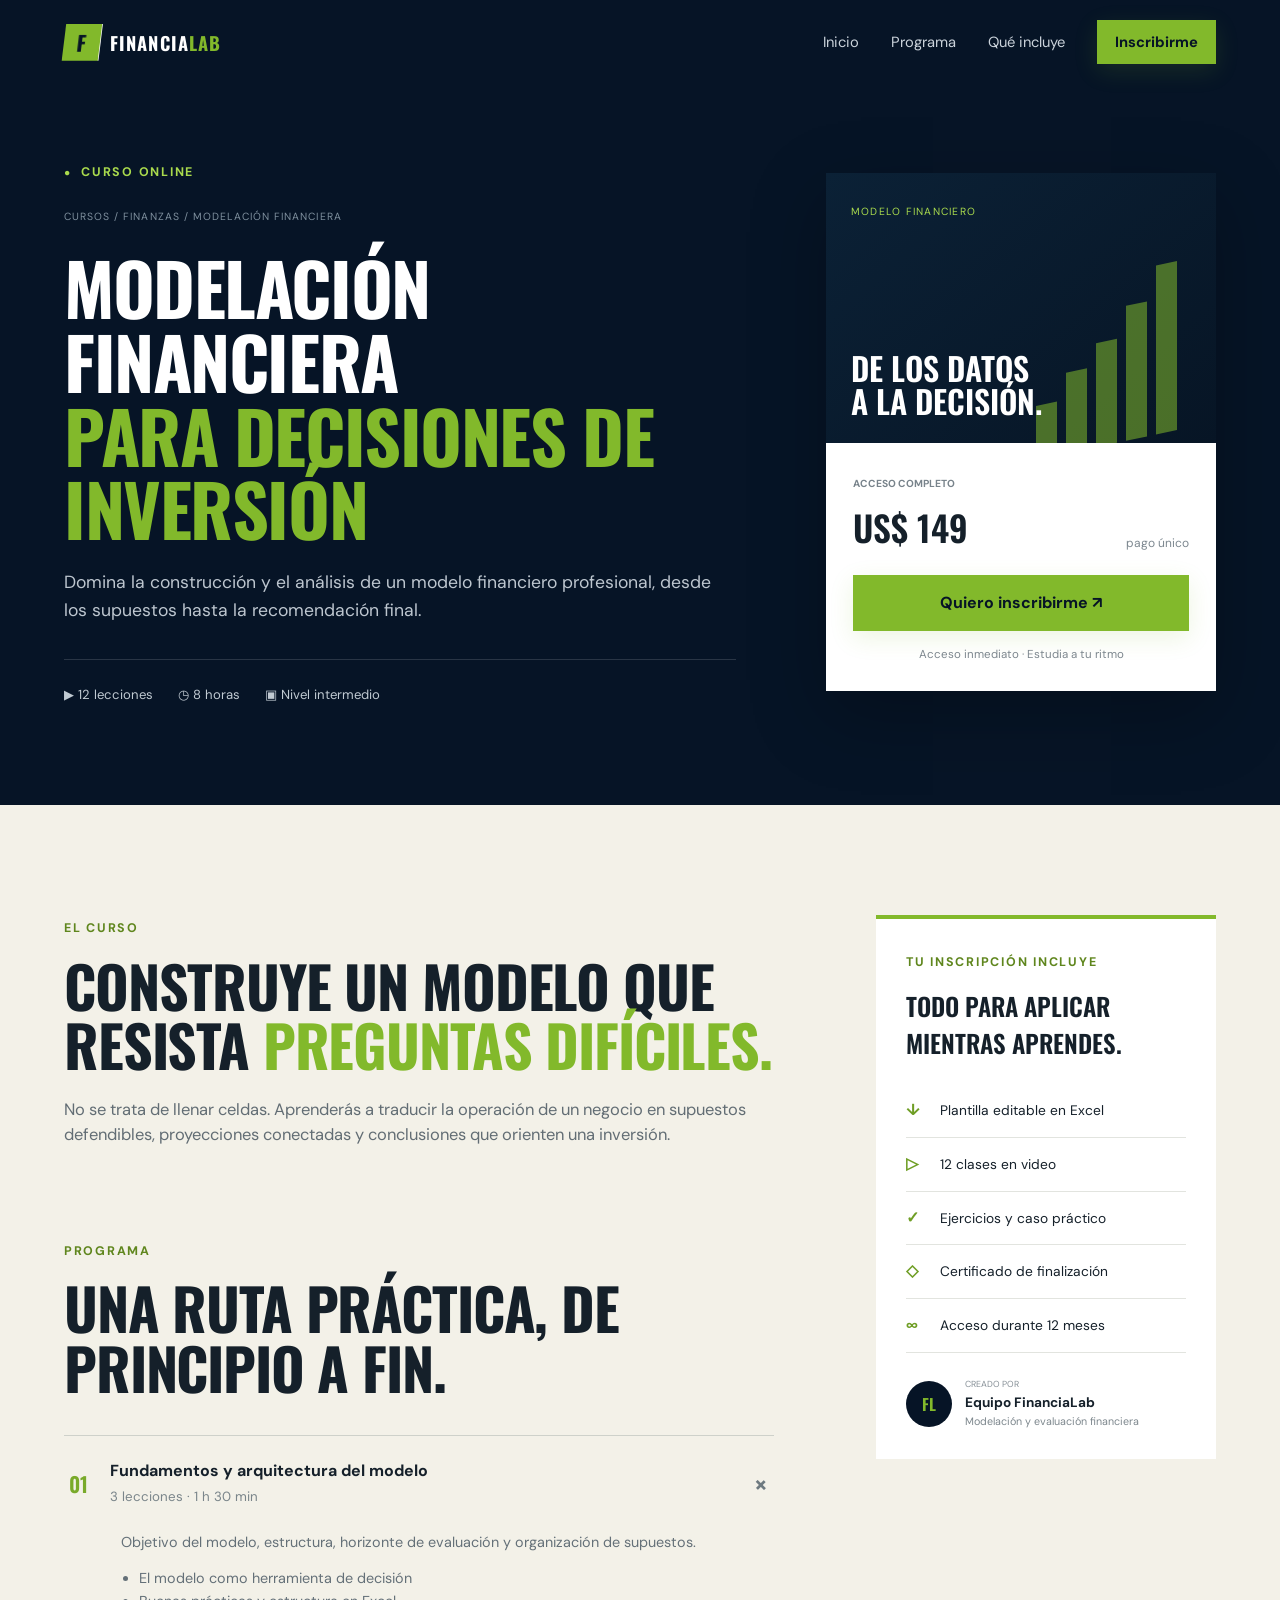
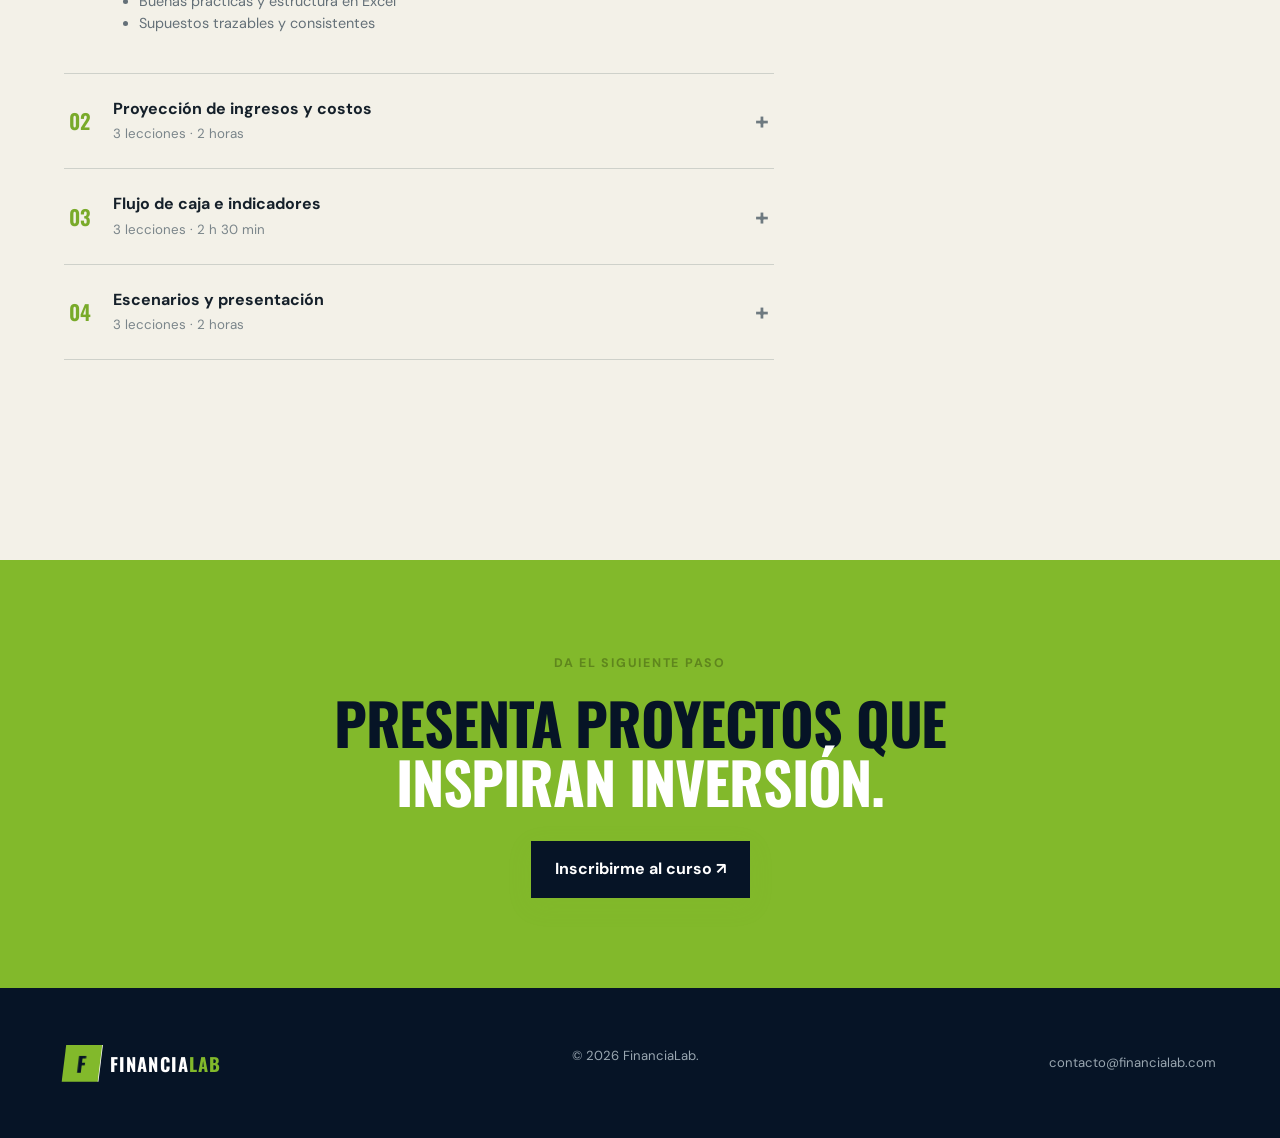
==== cursos.html @ f163eccc "Add files via upload" ====
<!doctype html>
<html lang="es">
<head>
  <meta charset="UTF-8"><meta name="viewport" content="width=device-width, initial-scale=1.0">
  <meta name="description" content="Curso online de modelación financiera para decisiones de inversión.">
  <title>Curso de Modelación Financiera | FinanciaLab</title>
  <link rel="preconnect" href="https://fonts.googleapis.com"><link rel="preconnect" href="https://fonts.gstatic.com" crossorigin>
  <link href="https://fonts.googleapis.com/css2?family=DM+Sans:wght@400;500;600;700&family=Oswald:wght@500;600;700&display=swap" rel="stylesheet">
  <link rel="stylesheet" href="styles.css">
</head>
<body class="course-page">
  <header class="site-header">
    <a class="brand" href="index.html"><span class="brand-mark">F</span><span>FINANCIA<span>LAB</span></span></a>
    <button class="menu-toggle" aria-label="Abrir menú" aria-expanded="false">☰</button>
    <nav class="nav-links"><a href="index.html">Inicio</a><a href="#programa">Programa</a><a href="#incluye">Qué incluye</a><a class="button button-small" href="#inscripcion">Inscribirme</a></nav>
  </header>
  <main>
    <section class="course-hero">
      <div class="course-intro reveal">
        <span class="eyebrow"><span>●</span> Curso online</span>
        <p class="breadcrumb">CURSOS / FINANZAS / MODELACIÓN FINANCIERA</p>
        <h1>Modelación financiera<br><em>para decisiones de inversión</em></h1>
        <p class="hero-lead">Domina la construcción y el análisis de un modelo financiero profesional, desde los supuestos hasta la recomendación final.</p>
        <div class="course-meta"><span>▶ 12 lecciones</span><span>◷ 8 horas</span><span>▣ Nivel intermedio</span></div>
      </div>
      <aside class="enroll-card reveal" id="inscripcion">
        <div class="course-cover"><span>MODELO FINANCIERO</span><div class="cover-chart"><i></i><i></i><i></i><i></i><i></i></div><b>De los datos<br>a la decisión.</b></div>
        <div class="enroll-body"><small>ACCESO COMPLETO</small><div class="price"><strong>US$ 149</strong><span>pago único</span></div><a class="button full" href="mailto:contacto@financialab.com?subject=Inscripción%20curso%20Modelación%20Financiera">Quiero inscribirme ↗</a><p>Acceso inmediato · Estudia a tu ritmo</p></div>
      </aside>
    </section>

    <section class="course-body">
      <div class="course-content">
        <section class="content-block reveal"><span class="eyebrow dark">El curso</span><h2>Construye un modelo que resista <em>preguntas difíciles.</em></h2><p>No se trata de llenar celdas. Aprenderás a traducir la operación de un negocio en supuestos defendibles, proyecciones conectadas y conclusiones que orienten una inversión.</p></section>
        <section class="content-block" id="programa"><span class="eyebrow dark">Programa</span><h2>Una ruta práctica, de principio a fin.</h2>
          <div class="accordion">
            <article class="module open"><button><span><b>01</b><i>Fundamentos y arquitectura del modelo<small>3 lecciones · 1 h 30 min</small></i></span><strong>+</strong></button><div class="module-content"><p>Objetivo del modelo, estructura, horizonte de evaluación y organización de supuestos.</p><ul><li>El modelo como herramienta de decisión</li><li>Buenas prácticas y estructura en Excel</li><li>Supuestos trazables y consistentes</li></ul></div></article>
            <article class="module"><button><span><b>02</b><i>Proyección de ingresos y costos<small>3 lecciones · 2 horas</small></i></span><strong>+</strong></button><div class="module-content"><p>Construye los motores de ingresos, costos variables y gastos operativos.</p><ul><li>Drivers de volumen y precio</li><li>Estructura de costos</li><li>Estado de resultados proyectado</li></ul></div></article>
            <article class="module"><button><span><b>03</b><i>Flujo de caja e indicadores<small>3 lecciones · 2 h 30 min</small></i></span><strong>+</strong></button><div class="module-content"><p>Integra inversión, capital de trabajo, financiación y flujo de caja libre.</p><ul><li>VAN, TIR y payback</li><li>Tasa de descuento</li><li>Lectura de resultados</li></ul></div></article>
            <article class="module"><button><span><b>04</b><i>Escenarios y presentación<small>3 lecciones · 2 horas</small></i></span><strong>+</strong></button><div class="module-content"><p>Somete el proyecto a pruebas y convierte el análisis en una recomendación clara.</p><ul><li>Sensibilidades y escenarios</li><li>Tablero ejecutivo</li><li>Presentación a inversionistas</li></ul></div></article>
          </div>
        </section>
      </div>
      <aside class="includes" id="incluye"><span class="eyebrow dark">Tu inscripción incluye</span><h3>Todo para aplicar mientras aprendes.</h3><ul><li><b>↓</b> Plantilla editable en Excel</li><li><b>▷</b> 12 clases en video</li><li><b>✓</b> Ejercicios y caso práctico</li><li><b>◇</b> Certificado de finalización</li><li><b>∞</b> Acceso durante 12 meses</li></ul><div class="teacher"><div class="avatar">FL</div><p><small>CREADO POR</small><strong>Equipo FinanciaLab</strong><span>Modelación y evaluación financiera</span></p></div></aside>
    </section>

    <section class="final-cta"><span class="eyebrow dark">Da el siguiente paso</span><h2>Presenta proyectos que<br><em>inspiran inversión.</em></h2><a class="button button-dark" href="#inscripcion">Inscribirme al curso ↗</a></section>
  </main>
  <footer><a class="brand" href="index.html"><span class="brand-mark">F</span><span>FINANCIA<span>LAB</span></span></a><p>© <span id="year"></span> FinanciaLab.</p><a href="mailto:contacto@financialab.com">contacto@financialab.com</a></footer>
  <script src="script.js"></script>
</body>
</html>
---- styles.css ----
:root{--navy:#061426;--navy-2:#0b2136;--green:#82b92b;--green-light:#a9da4d;--cream:#f3f1e8;--white:#fff;--muted:#aab5c0;--ink:#15202a;--line:rgba(255,255,255,.14);--shadow:0 24px 70px rgba(0,0,0,.25)}
*{box-sizing:border-box}html{scroll-behavior:smooth}body{margin:0;background:var(--navy);color:var(--white);font-family:"DM Sans",sans-serif;line-height:1.55}a{color:inherit;text-decoration:none}button{font:inherit}h1,h2,h3,p{margin-top:0}h1,h2{font-family:"Oswald",sans-serif;text-transform:uppercase;line-height:1.03;letter-spacing:-.02em}h1{font-size:clamp(3.35rem,7.1vw,7rem);margin:24px 0}h2{font-size:clamp(2.3rem,4.5vw,4.8rem);margin:16px 0 22px}h1 em,h2 em{display:inline;color:var(--green);font-style:normal}.site-header{height:84px;max-width:1440px;margin:auto;padding:0 5vw;display:flex;align-items:center;justify-content:space-between;position:relative;z-index:20}.brand{display:flex;align-items:center;gap:10px;font:700 1.15rem "Oswald";letter-spacing:.06em}.brand>span:last-child>span{color:var(--green)}.brand-mark{display:grid;place-items:center;width:36px;height:36px;background:var(--green);color:var(--navy);font-size:1.3rem;transform:skew(-7deg)}.nav-links{display:flex;align-items:center;gap:32px;font-size:.92rem}.nav-links>a:not(.button){color:#cbd3db}.nav-links>a:hover{color:var(--green-light)}.button{display:inline-flex;align-items:center;justify-content:center;gap:24px;background:var(--green);color:var(--navy);border:0;padding:16px 24px;font-weight:700;transition:.2s;box-shadow:0 7px 25px rgba(130,185,43,.14)}.button:hover{background:var(--green-light);transform:translateY(-2px)}.button-small{padding:11px 18px;gap:12px}.button-dark{background:var(--navy);color:white}.button-dark:hover{background:#102944}.menu-toggle{display:none;border:0;background:transparent;color:white;font-size:1.6rem}.hero{min-height:720px;max-width:1440px;margin:auto;padding:60px 5vw 105px;display:grid;grid-template-columns:1.02fr .98fr;align-items:center;gap:5vw;overflow:hidden}.hero-copy{position:relative;z-index:2}.eyebrow{display:inline-flex;align-items:center;gap:9px;color:var(--green-light);font-size:.78rem;font-weight:700;letter-spacing:.14em;text-transform:uppercase}.eyebrow span{font-size:.65rem}.eyebrow.dark{color:#5f861d}.hero-lead{max-width:650px;color:#bdc6cf;font-size:1.1rem}.hero-actions{display:flex;align-items:center;gap:27px;margin:34px 0 42px}.text-link{font-size:.9rem;border-bottom:1px solid #8e9aa5;padding-bottom:4px}.proof-row{display:flex;gap:38px;border-top:1px solid var(--line);padding-top:25px}.proof-row div{display:flex;flex-direction:column}.proof-row strong{font:600 1.7rem "Oswald";color:var(--green-light)}.proof-row span{color:#9eabb6;font-size:.75rem}.hero-visual{position:relative;min-height:570px;display:flex;align-items:center}.glow{position:absolute;width:520px;height:520px;border-radius:50%;background:rgba(66,121,97,.2);filter:blur(80px)}.dashboard-card{width:110%;margin-left:-2%;padding:18px;background:#e9eef0;color:#152434;box-shadow:var(--shadow);transform:perspective(1000px) rotateY(-7deg) rotateX(3deg);position:relative}.dash-top{display:flex;justify-content:space-between;align-items:center;background:#102942;color:white;margin:-18px -18px 14px;padding:12px 18px;font:600 .8rem "Oswald"}.status{font:500 .65rem "DM Sans";color:#173218;background:var(--green-light);padding:4px 8px}.chart-grid{display:grid;grid-template-columns:1.35fr .8fr;gap:10px}.mini-panel{background:white;padding:16px;min-height:165px;box-shadow:0 1px 5px #ccd5d9}.mini-panel small{font-size:.61rem;font-weight:700}.bars{height:100px;border-bottom:1px solid #cad2d5;display:flex;align-items:end;justify-content:space-around;padding:12px 9px 0;background:repeating-linear-gradient(to bottom,#fff 0,#fff 24px,#e9edef 25px)}.bars i{display:block;width:13%;height:var(--h);background:linear-gradient(#86bd31,#247a75)}.years{display:flex;justify-content:space-around;color:#73808a;font-size:.48rem;margin-top:5px}.metrics p{display:flex;justify-content:space-between;border-bottom:1px solid #e3e7e9;margin:12px 0 0;padding-bottom:8px;font-size:.72rem}.line-panel{grid-column:1/-1;min-height:145px}.line-panel svg{width:100%;height:105px}.line-panel path{fill:none;stroke:#65a12b;stroke-width:3}.line-panel .line-two{stroke:#245e78}.line-panel circle{fill:white;stroke:#65a12b;stroke-width:2}.float-card{position:absolute;right:-25px;bottom:25px;background:var(--navy-2);padding:16px 20px;display:flex;gap:13px;align-items:center;box-shadow:var(--shadow)}.float-icon{display:grid;place-items:center;width:38px;height:38px;background:var(--green);color:var(--navy);font-size:1.4rem}.float-card div{display:flex;flex-direction:column}.float-card small{font-size:.55rem;color:#aab7c0}.float-card strong{font:600 1.5rem "Oswald";color:var(--green-light)}.ticker{background:var(--green);color:var(--navy);padding:20px 4vw;display:flex;justify-content:space-around;gap:20px;font:600 .92rem "Oswald";letter-spacing:.04em}.ticker i{font-style:normal}.section{padding:110px max(5vw,calc((100vw - 1300px)/2));}.method{background:var(--cream);color:var(--ink)}.section-heading{max-width:780px}.section-heading>p{max-width:570px;color:#66717a}.steps{display:grid;grid-template-columns:repeat(3,1fr);gap:18px;margin-top:55px}.step-card{position:relative;background:white;padding:35px;min-height:310px;border:1px solid #e2e1d9}.step-card>span{position:absolute;right:28px;top:22px;font:600 2rem "Oswald";color:#d8d9d1}.step-icon{display:grid;place-items:center;width:52px;height:52px;background:#e9f3d9;color:#59851b;font-size:1.7rem;margin-bottom:50px}.step-card h3{font:600 1.6rem "Oswald";text-transform:uppercase;margin-bottom:8px}.step-card p{color:#66717a;font-size:.93rem}.step-card.featured{background:var(--green);transform:translateY(-15px);border-color:var(--green)}.step-card.featured .step-icon{background:var(--navy);color:var(--green-light)}.step-card.featured p{color:#263a20}.step-card.featured>span{color:rgba(6,20,38,.2)}.outcomes{display:grid;grid-template-columns:1fr 1fr;gap:8vw;align-items:center}.outcomes-copy p{color:#aab5c0;max-width:580px;margin-bottom:32px}.check-list>div{display:flex;gap:18px;padding:23px 0;border-bottom:1px solid var(--line)}.check-list b{display:grid;place-items:center;flex:0 0 30px;height:30px;border:1px solid var(--green);border-radius:50%;color:var(--green)}.check-list span{display:flex;flex-direction:column;color:#aeb9c2;font-size:.9rem}.check-list strong{color:white;font-size:1rem;margin-bottom:3px}.final-cta{text-align:center;background:var(--green);color:var(--navy);padding:90px 5vw}.final-cta h2{margin:18px auto 30px}.final-cta h2 em{color:white}footer{max-width:1440px;margin:auto;min-height:150px;padding:45px 5vw;display:flex;align-items:center;justify-content:space-between;color:#9aa7b1;font-size:.82rem}footer .brand{color:white}.course-hero{max-width:1440px;margin:auto;padding:75px 5vw 100px;display:grid;grid-template-columns:1fr 390px;gap:7vw;align-items:center}.course-intro h1{font-size:clamp(3rem,5.6vw,5.8rem)}.breadcrumb{font-size:.65rem;letter-spacing:.1em;color:#7f909e;margin:25px 0}.course-meta{display:flex;gap:25px;border-top:1px solid var(--line);margin-top:35px;padding-top:25px;color:#c0cad2;font-size:.82rem}.enroll-card{background:white;color:var(--ink);box-shadow:var(--shadow)}.course-cover{height:270px;background:linear-gradient(140deg,#0b2136,#071525);padding:25px;color:white;position:relative;overflow:hidden}.course-cover>span{font-size:.65rem;color:var(--green-light);letter-spacing:.12em}.course-cover>b{position:absolute;left:25px;bottom:25px;font:600 2rem/1.05 "Oswald";text-transform:uppercase}.cover-chart{position:absolute;right:20px;bottom:0;width:160px;height:180px;display:flex;align-items:end;gap:9px;opacity:.55;transform:skewY(-12deg)}.cover-chart i{display:block;width:21px;background:var(--green)}.cover-chart i:nth-child(1){height:30%}.cover-chart i:nth-child(2){height:45%}.cover-chart i:nth-child(3){height:58%}.cover-chart i:nth-child(4){height:75%}.cover-chart i:nth-child(5){height:94%}.enroll-body{padding:27px}.enroll-body>small{font-size:.64rem;color:#78838b;font-weight:700}.price{display:flex;justify-content:space-between;align-items:end;margin:6px 0 22px}.price strong{font:600 2.2rem "Oswald"}.price span{font-size:.75rem;color:#7c878f}.button.full{width:100%}.enroll-body>p{text-align:center;color:#7d878e;font-size:.72rem;margin:15px 0 0}.course-body{background:var(--cream);color:var(--ink);padding:110px max(5vw,calc((100vw - 1300px)/2));display:grid;grid-template-columns:minmax(0,1fr) 340px;gap:8vw}.content-block{margin-bottom:90px}.content-block>p{color:#626d74;max-width:720px;font-size:1.03rem}.accordion{margin-top:38px;border-top:1px solid #ced1ca}.module{border-bottom:1px solid #ced1ca}.module button{width:100%;padding:23px 5px;border:0;background:transparent;color:var(--ink);display:flex;justify-content:space-between;align-items:center;text-align:left;cursor:pointer}.module button>span{display:flex;align-items:center;gap:22px}.module button b{font:600 1.3rem "Oswald";color:#79aa2a}.module button i{display:flex;flex-direction:column;font-style:normal;font-weight:700}.module button small{font-weight:400;color:#7a858a;margin-top:3px}.module button>strong{font-size:1.5rem;color:#6e7a80}.module-content{display:none;padding:0 15px 24px 57px;color:#647078;font-size:.9rem}.module-content ul{padding-left:18px}.module.open .module-content{display:block}.module.open button>strong{transform:rotate(45deg)}.includes{align-self:start;position:sticky;top:30px;background:white;border-top:4px solid var(--green);padding:30px}.includes h3{font:600 1.55rem "Oswald";text-transform:uppercase;margin:13px 0 23px}.includes ul{list-style:none;margin:0;padding:0}.includes li{border-bottom:1px solid #e2e4df;padding:14px 0;font-size:.86rem}.includes li b{display:inline-block;width:30px;color:#6f9e25;font-size:1rem}.teacher{display:flex;align-items:center;gap:13px;margin-top:25px}.avatar{width:46px;height:46px;border-radius:50%;display:grid;place-items:center;background:var(--navy);color:var(--green);font:600 1rem "Oswald"}.teacher p{display:flex;flex-direction:column;margin:0}.teacher small{font-size:.55rem;color:#879097}.teacher strong{font-size:.85rem}.teacher span{font-size:.67rem;color:#7d878d}.reveal{opacity:0;transform:translateY(18px);transition:opacity .7s,transform .7s}.reveal.visible{opacity:1;transform:none}
@media(max-width:900px){.nav-links{display:none;position:absolute;top:75px;left:5vw;right:5vw;background:#10253a;padding:22px;flex-direction:column;align-items:stretch}.nav-links.open{display:flex}.menu-toggle{display:block}.hero,.outcomes,.course-hero,.course-body{grid-template-columns:1fr}.hero{padding-top:45px}.hero-visual{min-height:500px}.course-hero{padding-top:40px}.enroll-card{max-width:470px}.course-body{gap:20px}.includes{position:static}.steps{grid-template-columns:1fr}.step-card.featured{transform:none}.ticker{overflow:auto;justify-content:flex-start;white-space:nowrap}.ticker span{margin-right:25px}.ticker i{display:none}}
@media(max-width:600px){.site-header{height:70px}h1{font-size:3.1rem}.hero{padding-bottom:70px}.hero-actions{align-items:flex-start;flex-direction:column}.proof-row{gap:18px;justify-content:space-between}.dashboard-card{width:105%;margin-left:0;padding:10px}.dash-top{margin:-10px -10px 10px}.hero-visual{min-height:420px}.float-card{right:0;bottom:0}.chart-grid{grid-template-columns:1fr 1fr}.mini-panel{padding:9px}.section{padding:75px 6vw}.outcomes{gap:40px}.course-meta{flex-wrap:wrap;gap:12px 22px}.course-body{padding:75px 6vw}.module button>span{gap:12px}.module button i{font-size:.85rem}.module-content{padding-left:42px}.final-cta{padding:70px 5vw}footer{flex-direction:column;gap:20px;text-align:center}}
@media(prefers-reduced-motion:reduce){html{scroll-behavior:auto}.reveal{opacity:1;transform:none;transition:none}}
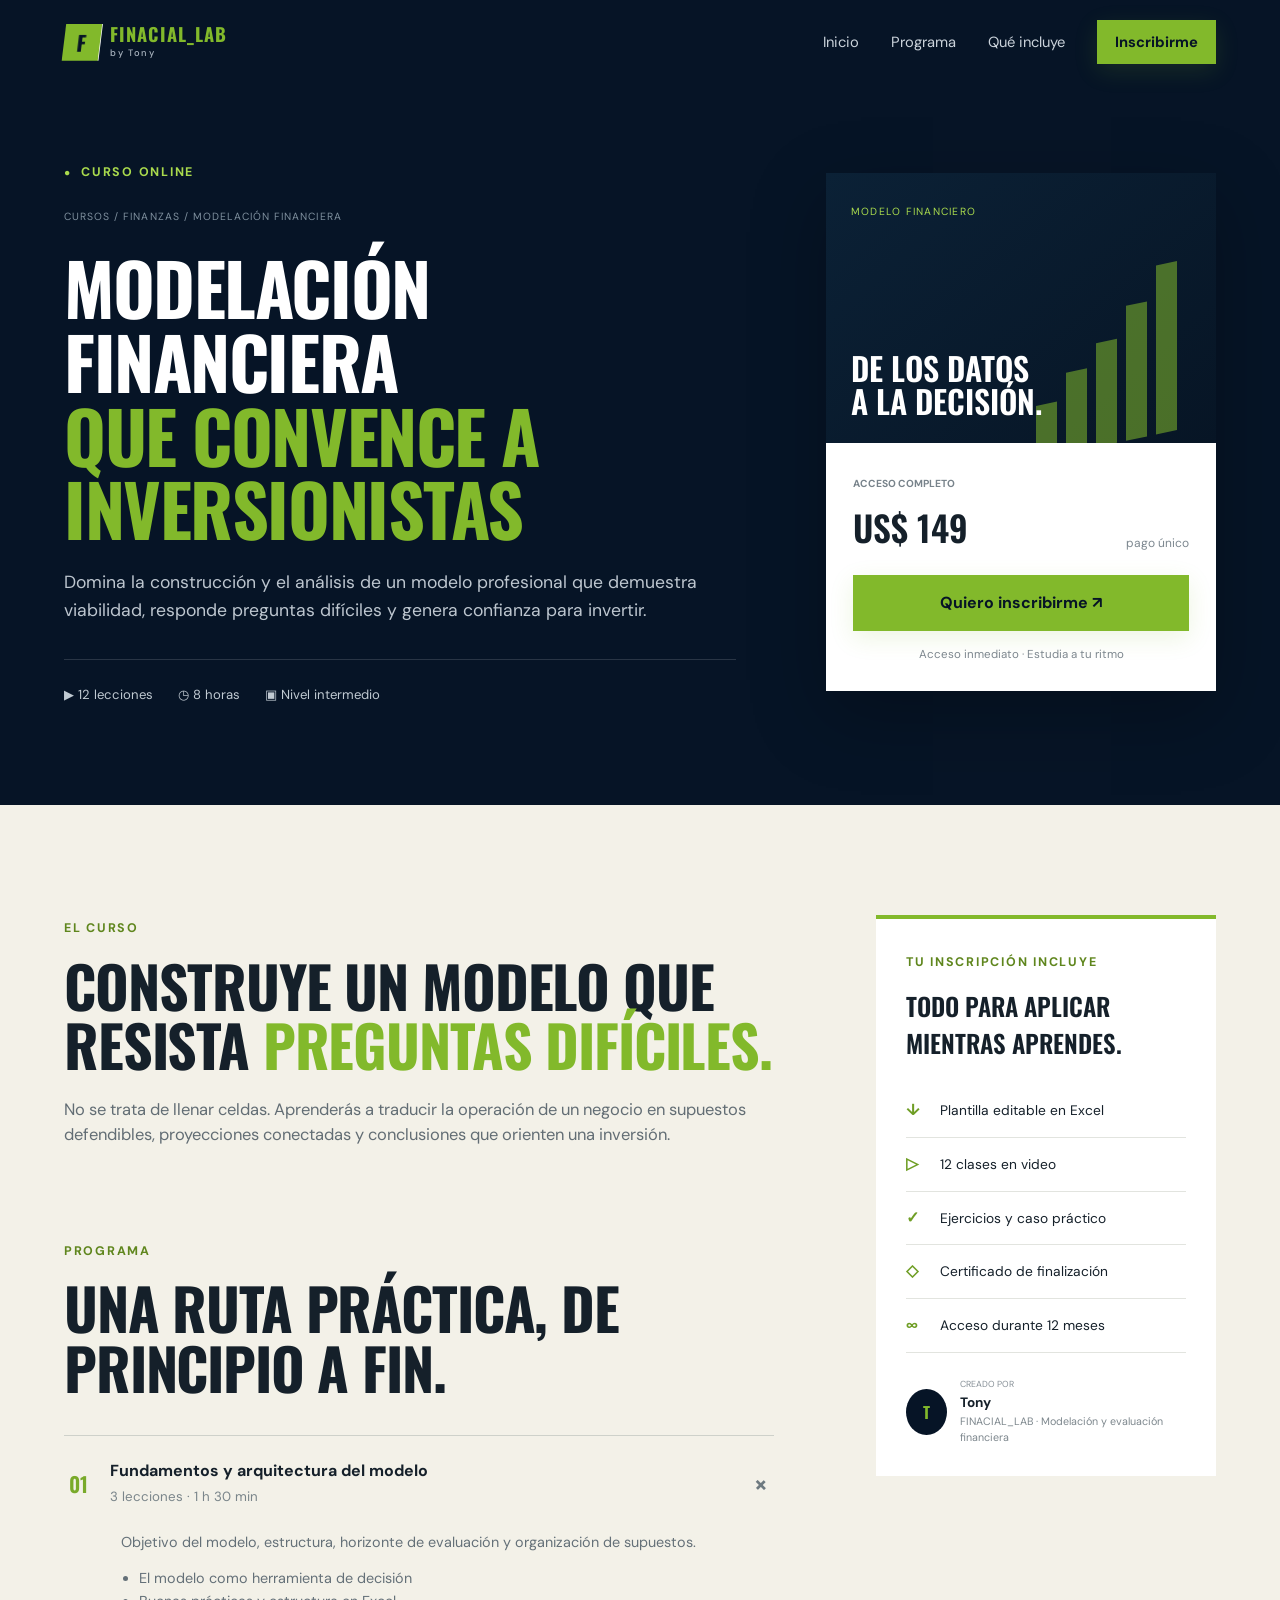
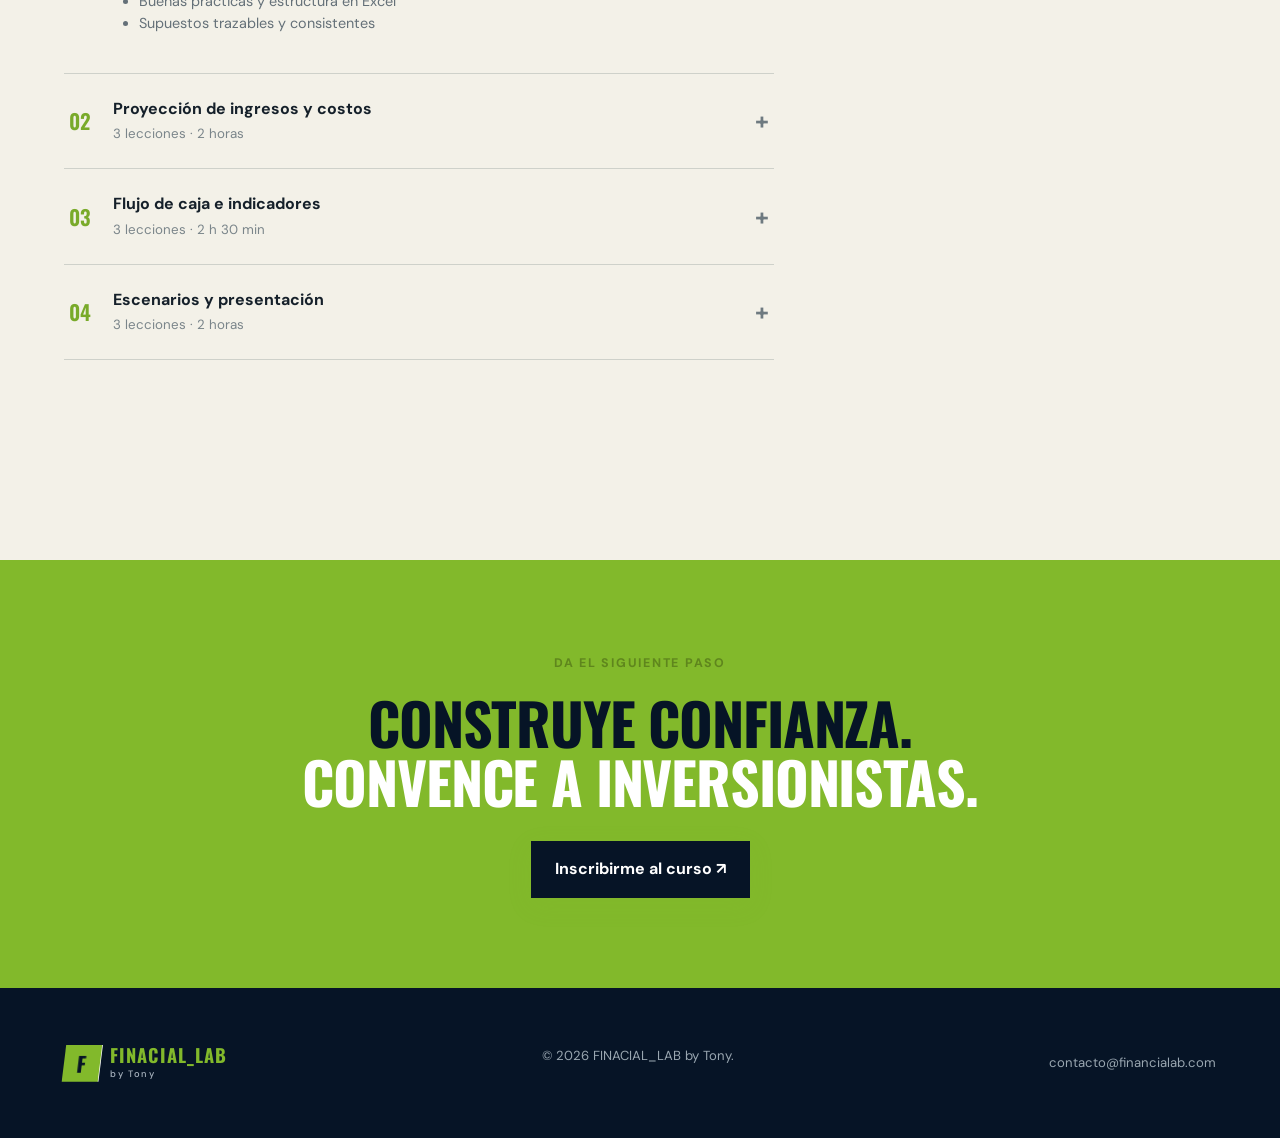
==== commit 5877e56a: "Add files via upload" ====
--- a/cursos.html
+++ b/cursos.html
@@ -3,14 +3,14 @@
 <head>
   <meta charset="UTF-8"><meta name="viewport" content="width=device-width, initial-scale=1.0">
   <meta name="description" content="Curso online de modelación financiera para decisiones de inversión.">
-  <title>Curso de Modelación Financiera | FinanciaLab</title>
+  <title>Curso de Modelación Financiera | FINACIAL_LAB by Tony</title>
   <link rel="preconnect" href="https://fonts.googleapis.com"><link rel="preconnect" href="https://fonts.gstatic.com" crossorigin>
   <link href="https://fonts.googleapis.com/css2?family=DM+Sans:wght@400;500;600;700&family=Oswald:wght@500;600;700&display=swap" rel="stylesheet">
   <link rel="stylesheet" href="styles.css">
 </head>
 <body class="course-page">
   <header class="site-header">
-    <a class="brand" href="index.html"><span class="brand-mark">F</span><span>FINANCIA<span>LAB</span></span></a>
+    <a class="brand" href="index.html"><span class="brand-mark">F</span><span class="brand-copy"><span class="brand-name">FINACIAL_<em>LAB</em></span><small>by Tony</small></span></a>
     <button class="menu-toggle" aria-label="Abrir menú" aria-expanded="false">☰</button>
     <nav class="nav-links"><a href="index.html">Inicio</a><a href="#programa">Programa</a><a href="#incluye">Qué incluye</a><a class="button button-small" href="#inscripcion">Inscribirme</a></nav>
   </header>
@@ -19,8 +19,8 @@
       <div class="course-intro reveal">
         <span class="eyebrow"><span>●</span> Curso online</span>
         <p class="breadcrumb">CURSOS / FINANZAS / MODELACIÓN FINANCIERA</p>
-        <h1>Modelación financiera<br><em>para decisiones de inversión</em></h1>
-        <p class="hero-lead">Domina la construcción y el análisis de un modelo financiero profesional, desde los supuestos hasta la recomendación final.</p>
+        <h1>Modelación financiera<br><em>que convence a inversionistas</em></h1>
+        <p class="hero-lead">Domina la construcción y el análisis de un modelo profesional que demuestra viabilidad, responde preguntas difíciles y genera confianza para invertir.</p>
         <div class="course-meta"><span>▶ 12 lecciones</span><span>◷ 8 horas</span><span>▣ Nivel intermedio</span></div>
       </div>
       <aside class="enroll-card reveal" id="inscripcion">
@@ -41,12 +41,12 @@
           </div>
         </section>
       </div>
-      <aside class="includes" id="incluye"><span class="eyebrow dark">Tu inscripción incluye</span><h3>Todo para aplicar mientras aprendes.</h3><ul><li><b>↓</b> Plantilla editable en Excel</li><li><b>▷</b> 12 clases en video</li><li><b>✓</b> Ejercicios y caso práctico</li><li><b>◇</b> Certificado de finalización</li><li><b>∞</b> Acceso durante 12 meses</li></ul><div class="teacher"><div class="avatar">FL</div><p><small>CREADO POR</small><strong>Equipo FinanciaLab</strong><span>Modelación y evaluación financiera</span></p></div></aside>
+      <aside class="includes" id="incluye"><span class="eyebrow dark">Tu inscripción incluye</span><h3>Todo para aplicar mientras aprendes.</h3><ul><li><b>↓</b> Plantilla editable en Excel</li><li><b>▷</b> 12 clases en video</li><li><b>✓</b> Ejercicios y caso práctico</li><li><b>◇</b> Certificado de finalización</li><li><b>∞</b> Acceso durante 12 meses</li></ul><div class="teacher"><div class="avatar">T</div><p><small>CREADO POR</small><strong>Tony</strong><span>FINACIAL_LAB · Modelación y evaluación financiera</span></p></div></aside>
     </section>
 
-    <section class="final-cta"><span class="eyebrow dark">Da el siguiente paso</span><h2>Presenta proyectos que<br><em>inspiran inversión.</em></h2><a class="button button-dark" href="#inscripcion">Inscribirme al curso ↗</a></section>
+    <section class="final-cta"><span class="eyebrow dark">Da el siguiente paso</span><h2>Construye confianza.<br><em>Convence a inversionistas.</em></h2><a class="button button-dark" href="#inscripcion">Inscribirme al curso ↗</a></section>
   </main>
-  <footer><a class="brand" href="index.html"><span class="brand-mark">F</span><span>FINANCIA<span>LAB</span></span></a><p>© <span id="year"></span> FinanciaLab.</p><a href="mailto:contacto@financialab.com">contacto@financialab.com</a></footer>
+  <footer><a class="brand" href="index.html"><span class="brand-mark">F</span><span class="brand-copy"><span class="brand-name">FINACIAL_<em>LAB</em></span><small>by Tony</small></span></a><p>© <span id="year"></span> FINACIAL_LAB by Tony.</p><a href="mailto:contacto@financialab.com">contacto@financialab.com</a></footer>
   <script src="script.js"></script>
 </body>
 </html>
--- a/styles.css
+++ b/styles.css
@@ -3,3 +3,11 @@
 @media(max-width:900px){.nav-links{display:none;position:absolute;top:75px;left:5vw;right:5vw;background:#10253a;padding:22px;flex-direction:column;align-items:stretch}.nav-links.open{display:flex}.menu-toggle{display:block}.hero,.outcomes,.course-hero,.course-body{grid-template-columns:1fr}.hero{padding-top:45px}.hero-visual{min-height:500px}.course-hero{padding-top:40px}.enroll-card{max-width:470px}.course-body{gap:20px}.includes{position:static}.steps{grid-template-columns:1fr}.step-card.featured{transform:none}.ticker{overflow:auto;justify-content:flex-start;white-space:nowrap}.ticker span{margin-right:25px}.ticker i{display:none}}
 @media(max-width:600px){.site-header{height:70px}h1{font-size:3.1rem}.hero{padding-bottom:70px}.hero-actions{align-items:flex-start;flex-direction:column}.proof-row{gap:18px;justify-content:space-between}.dashboard-card{width:105%;margin-left:0;padding:10px}.dash-top{margin:-10px -10px 10px}.hero-visual{min-height:420px}.float-card{right:0;bottom:0}.chart-grid{grid-template-columns:1fr 1fr}.mini-panel{padding:9px}.section{padding:75px 6vw}.outcomes{gap:40px}.course-meta{flex-wrap:wrap;gap:12px 22px}.course-body{padding:75px 6vw}.module button>span{gap:12px}.module button i{font-size:.85rem}.module-content{padding-left:42px}.final-cta{padding:70px 5vw}footer{flex-direction:column;gap:20px;text-align:center}}
 @media(prefers-reduced-motion:reduce){html{scroll-behavior:auto}.reveal{opacity:1;transform:none;transition:none}}
+
+/* Identidad FINACIAL_LAB by Tony */
+.brand-copy{display:flex;flex-direction:column;line-height:1}
+.brand-name{white-space:nowrap}
+.brand-name em{color:var(--green);font-style:normal}
+.brand-copy small{margin-top:4px;color:#aab5c0;font:500 .58rem "DM Sans";letter-spacing:.18em;text-transform:none}
+.ticker{align-items:center}
+.ticker-focus{background:var(--navy);color:var(--green-light);padding:9px 15px;font-size:1.02rem}
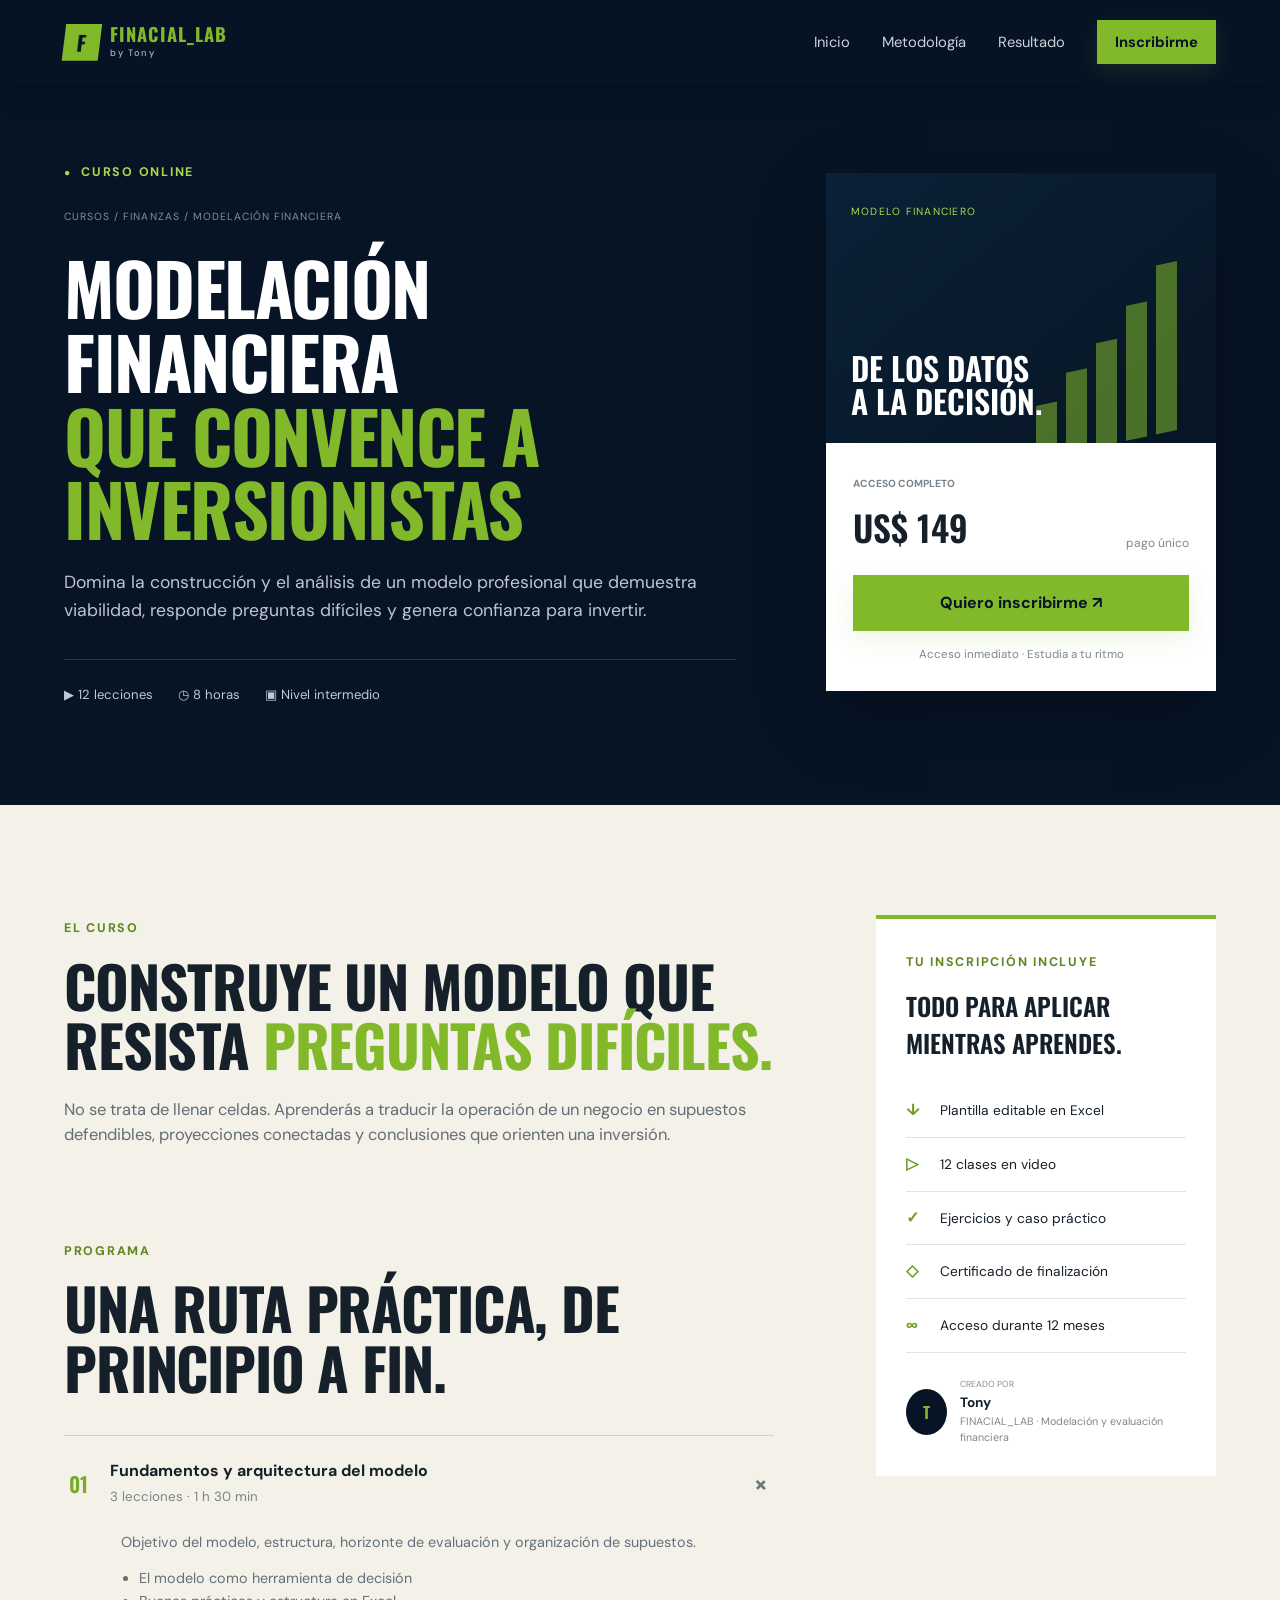
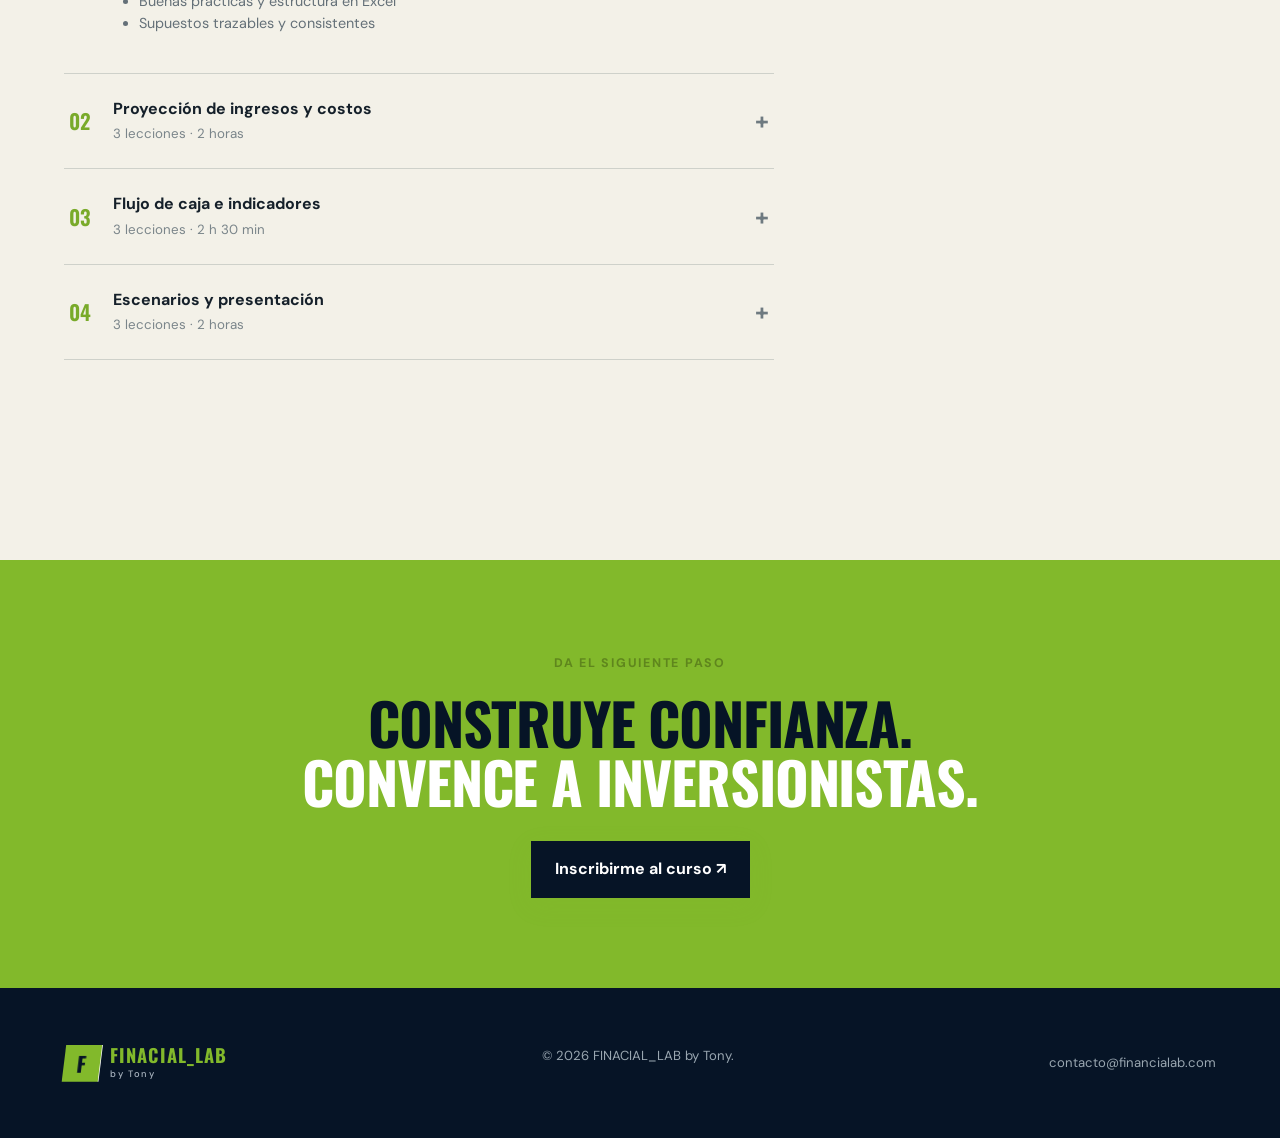
==== commit ef0c8b09: "Add files via upload" ====
--- a/cursos.html
+++ b/cursos.html
@@ -8,11 +8,10 @@
   <link href="https://fonts.googleapis.com/css2?family=DM+Sans:wght@400;500;600;700&family=Oswald:wght@500;600;700&display=swap" rel="stylesheet">
   <link rel="stylesheet" href="styles.css">
 </head>
-<body class="course-page">
+<body class="course-page" id="inicio">
   <header class="site-header">
     <a class="brand" href="index.html"><span class="brand-mark">F</span><span class="brand-copy"><span class="brand-name">FINACIAL_<em>LAB</em></span><small>by Tony</small></span></a>
-    <button class="menu-toggle" aria-label="Abrir menú" aria-expanded="false">☰</button>
-    <nav class="nav-links"><a href="index.html">Inicio</a><a href="#programa">Programa</a><a href="#incluye">Qué incluye</a><a class="button button-small" href="#inscripcion">Inscribirme</a></nav>
+    <nav class="nav-links"><a href="index.html">Inicio</a><a href="index.html#metodo">Metodología</a><a href="index.html#resultados">Resultado</a><a class="button button-small" href="#inscripcion">Inscribirme</a></nav>
   </header>
   <main>
     <section class="course-hero">
--- a/styles.css
+++ b/styles.css
@@ -11,3 +11,12 @@
 .brand-copy small{margin-top:4px;color:#aab5c0;font:500 .58rem "DM Sans";letter-spacing:.18em;text-transform:none}
 .ticker{align-items:center}
 .ticker-focus{background:var(--navy);color:var(--green-light);padding:9px 15px;font-size:1.02rem}
+
+/* Navegación fija y siempre visible */
+body{padding-top:84px}
+.site-header{position:fixed;top:0;left:0;right:0;width:100%;max-width:none;height:84px;background:rgba(6,20,38,.97);backdrop-filter:blur(12px);box-shadow:0 8px 30px rgba(0,0,0,.18);z-index:999;padding-left:max(5vw,calc((100vw - 1300px)/2));padding-right:max(5vw,calc((100vw - 1300px)/2))}
+.menu-toggle{display:none!important}
+.nav-links{display:flex!important}
+section[id],body[id],aside[id]{scroll-margin-top:100px}
+@media(max-width:700px){body{padding-top:72px}.site-header{height:72px;padding:0 12px}.brand-mark{width:29px;height:29px}.brand-name{font-size:.82rem}.brand-copy small{font-size:.48rem}.nav-links{position:static;background:transparent;padding:0;flex-direction:row;align-items:center;gap:9px}.nav-links a{font-size:.65rem;white-space:nowrap}.nav-links .button{padding:8px 10px}.site-header .brand{gap:6px}section[id],body[id],aside[id]{scroll-margin-top:86px}}
+@media(max-width:460px){.site-header{padding:0 7px}.brand-mark{display:none}.brand-name{font-size:.68rem}.brand-copy small{font-size:.42rem}.nav-links{gap:6px}.nav-links a{font-size:.57rem}.nav-links .button{padding:7px}}
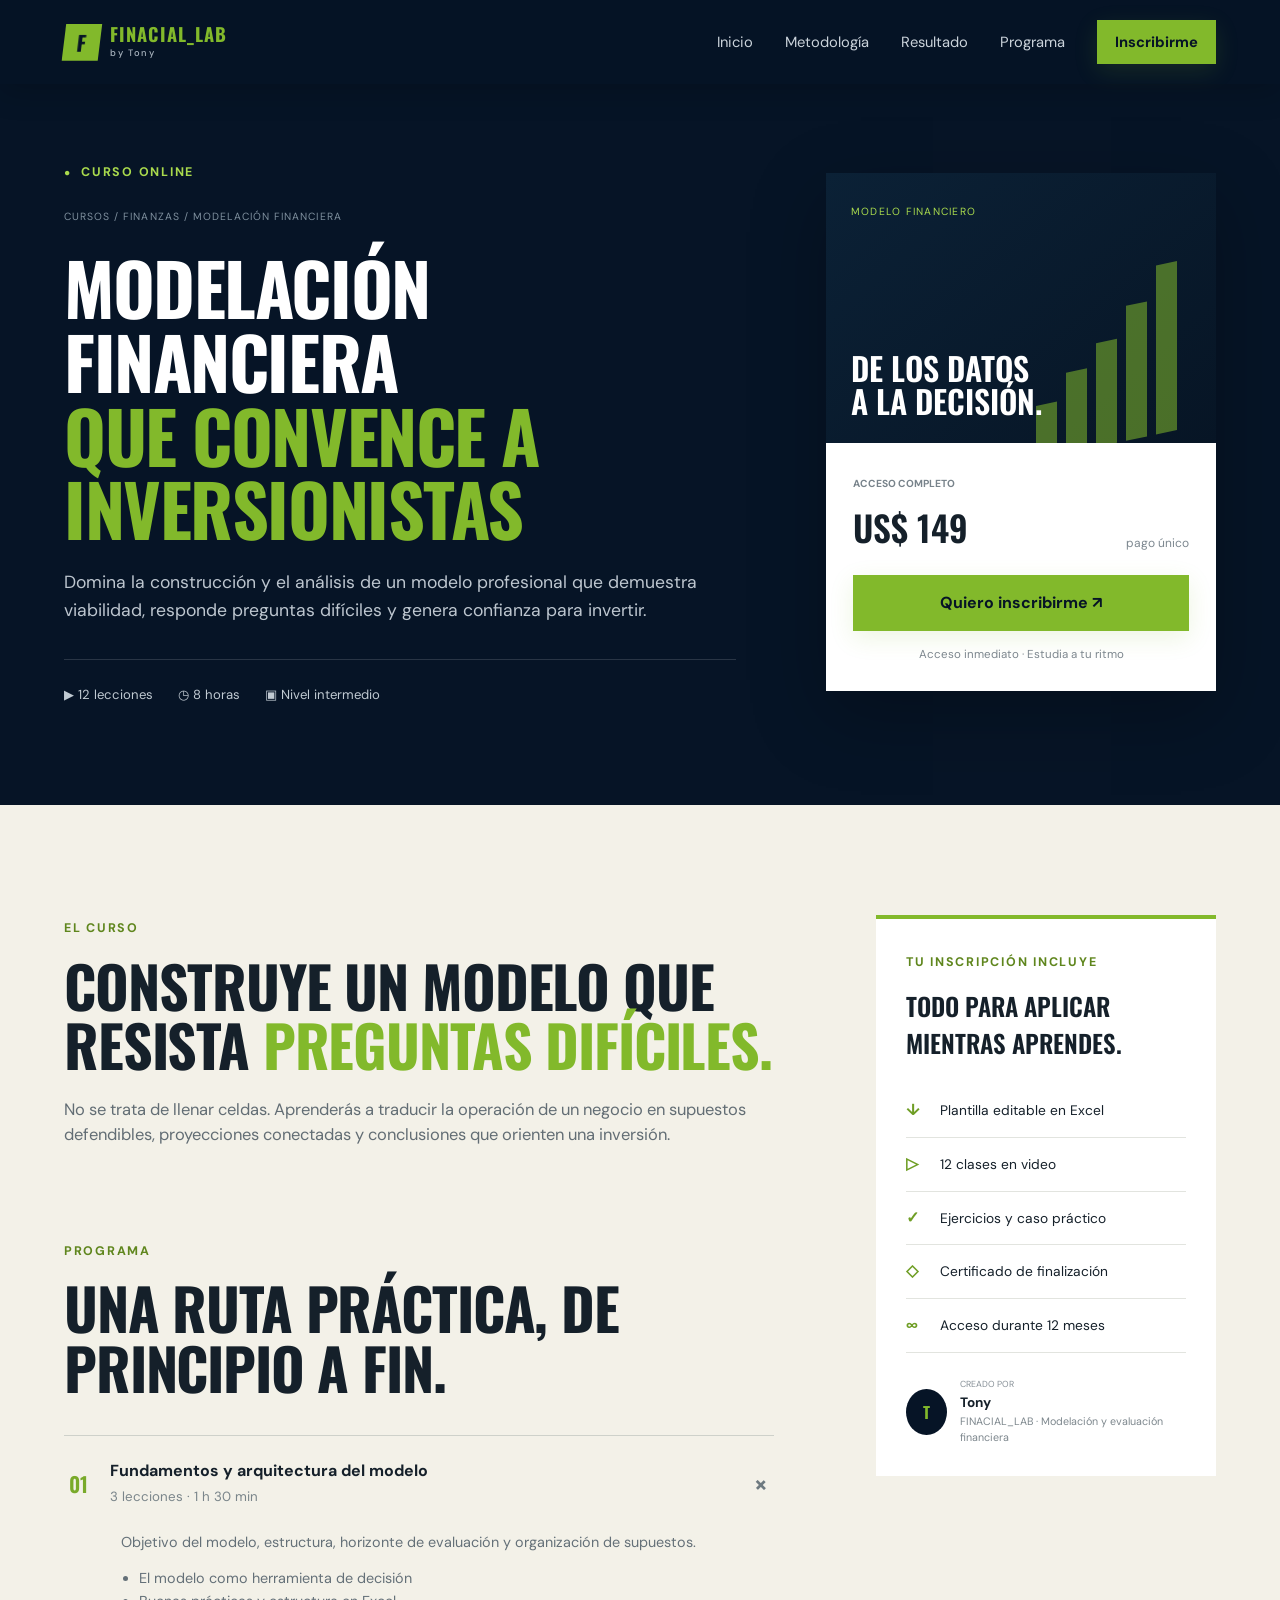
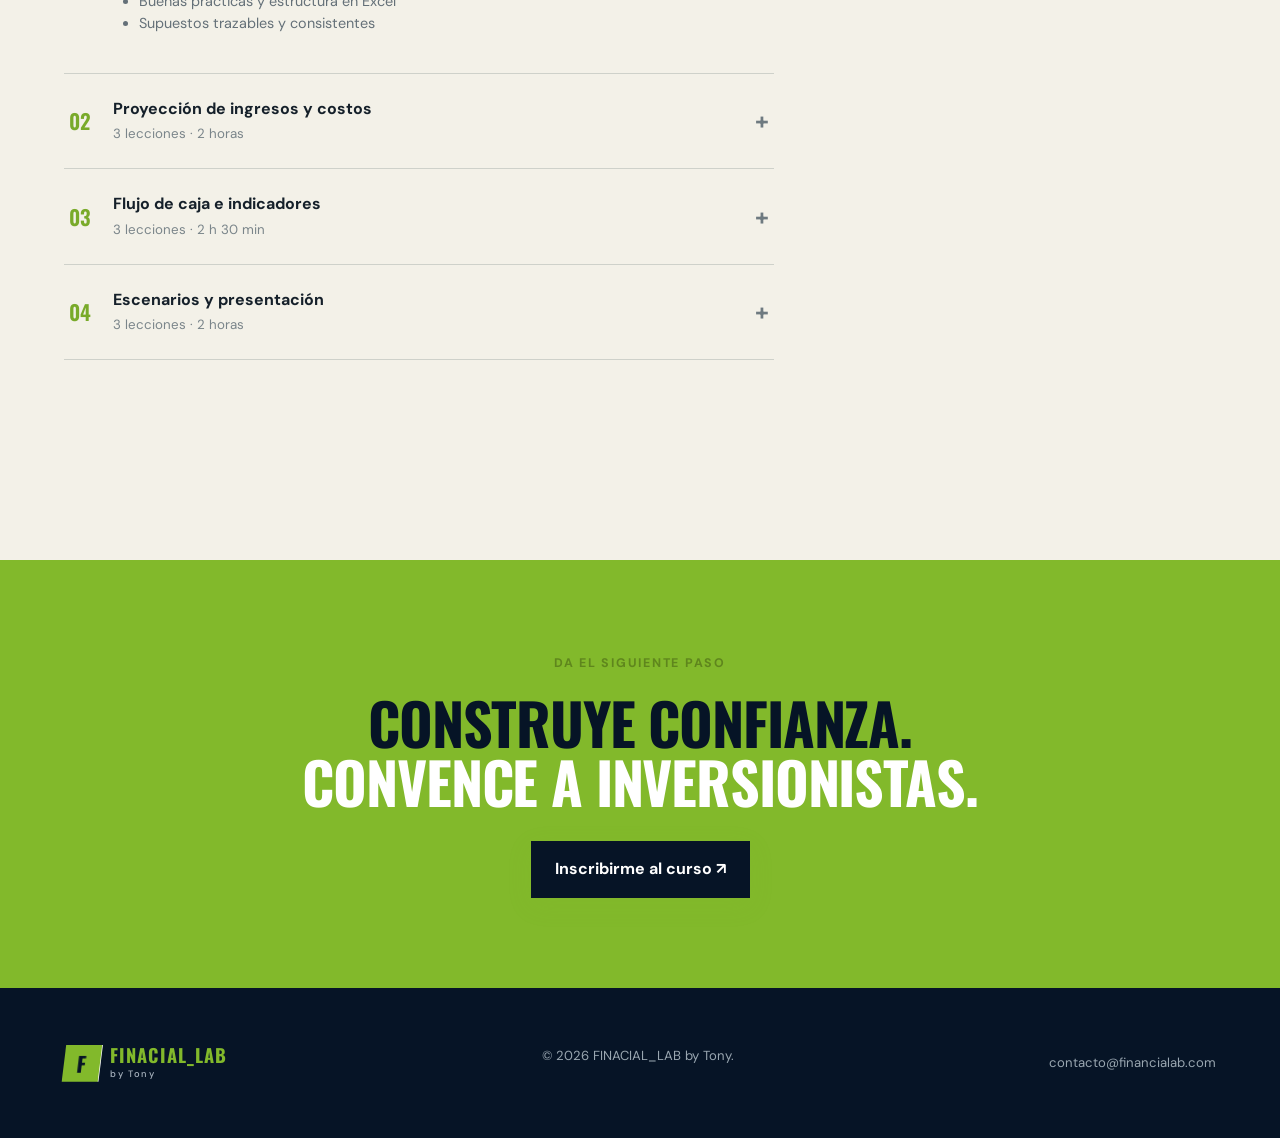
==== commit 082e9b91: "Add files via upload" ====
--- a/cursos.html
+++ b/cursos.html
@@ -11,7 +11,7 @@
 <body class="course-page" id="inicio">
   <header class="site-header">
     <a class="brand" href="index.html"><span class="brand-mark">F</span><span class="brand-copy"><span class="brand-name">FINACIAL_<em>LAB</em></span><small>by Tony</small></span></a>
-    <nav class="nav-links"><a href="index.html">Inicio</a><a href="index.html#metodo">Metodología</a><a href="index.html#resultados">Resultado</a><a class="button button-small" href="#inscripcion">Inscribirme</a></nav>
+    <nav class="nav-links"><a href="index.html">Inicio</a><a href="index.html#metodo">Metodología</a><a href="index.html#resultados">Resultado</a><a href="#programa">Programa</a><a class="button button-small" href="#inscripcion">Inscribirme</a></nav>
   </header>
   <main>
     <section class="course-hero">
@@ -24,7 +24,7 @@
       </div>
       <aside class="enroll-card reveal" id="inscripcion">
         <div class="course-cover"><span>MODELO FINANCIERO</span><div class="cover-chart"><i></i><i></i><i></i><i></i><i></i></div><b>De los datos<br>a la decisión.</b></div>
-        <div class="enroll-body"><small>ACCESO COMPLETO</small><div class="price"><strong>US$ 149</strong><span>pago único</span></div><a class="button full" href="mailto:contacto@financialab.com?subject=Inscripción%20curso%20Modelación%20Financiera">Quiero inscribirme ↗</a><p>Acceso inmediato · Estudia a tu ritmo</p></div>
+        <div class="enroll-body"><small>ACCESO COMPLETO</small><div class="price"><strong>US$ 149</strong><span>pago único</span></div><a class="button full" href="https://wa.me/qr/5IDLUU54GZORE1" target="_blank" rel="noopener">Quiero inscribirme ↗</a><p>Acceso inmediato · Estudia a tu ritmo</p></div>
       </aside>
     </section>
 
--- a/styles.css
+++ b/styles.css
@@ -20,3 +20,14 @@
 section[id],body[id],aside[id]{scroll-margin-top:100px}
 @media(max-width:700px){body{padding-top:72px}.site-header{height:72px;padding:0 12px}.brand-mark{width:29px;height:29px}.brand-name{font-size:.82rem}.brand-copy small{font-size:.48rem}.nav-links{position:static;background:transparent;padding:0;flex-direction:row;align-items:center;gap:9px}.nav-links a{font-size:.65rem;white-space:nowrap}.nav-links .button{padding:8px 10px}.site-header .brand{gap:6px}section[id],body[id],aside[id]{scroll-margin-top:86px}}
 @media(max-width:460px){.site-header{padding:0 7px}.brand-mark{display:none}.brand-name{font-size:.68rem}.brand-copy small{font-size:.42rem}.nav-links{gap:6px}.nav-links a{font-size:.57rem}.nav-links .button{padding:7px}}
+
+/* Inscripción integrada al final de la landing */
+.enrollment-section{padding:100px max(5vw,calc((100vw - 1300px)/2));display:grid;grid-template-columns:1.15fr .85fr;gap:8vw;align-items:center;background:linear-gradient(135deg,#061426 0%,#0b2136 100%);border-top:1px solid rgba(255,255,255,.12)}
+.enrollment-copy>p{color:#aab5c0;max-width:650px;font-size:1.02rem}.enrollment-benefits{display:flex;flex-direction:column;gap:12px;margin-top:28px;color:#e6ebef}.enrollment-benefits span::first-letter{color:var(--green)}
+.enrollment-card{background:#fff;color:var(--ink);padding:34px;border-top:5px solid var(--green);box-shadow:var(--shadow)}.enrollment-card>small{color:#718087;font-size:.66rem;font-weight:800;letter-spacing:.12em}.enrollment-price{display:flex;justify-content:space-between;align-items:end;border-bottom:1px solid #e2e5df;padding:7px 0 20px;margin-bottom:20px}.enrollment-price strong{font:600 2.7rem "Oswald"}.enrollment-price span{color:#7b858c;font-size:.75rem}.enrollment-card>p{color:#657078;font-size:.9rem}.enrollment-card>em{display:block;text-align:center;color:#7b858c;font-size:.7rem;font-style:normal;margin-top:14px}.whatsapp-button{background:var(--green)}
+@media(max-width:900px){.enrollment-section{grid-template-columns:1fr;gap:35px;padding:75px 6vw}.enrollment-card{max-width:520px}}
+
+/* Programa integrado */
+.program-section{padding:100px max(5vw,calc((100vw - 1300px)/2));background:#0b2136}.program-section .section-heading>p{color:#aab5c0}.program-grid{display:grid;grid-template-columns:repeat(4,1fr);gap:14px;margin-top:48px}.program-card{position:relative;background:#fff;color:var(--ink);padding:28px;min-height:285px;border-bottom:4px solid var(--green)}.program-card>b{display:block;font:600 2rem "Oswald";color:var(--green);margin-bottom:35px}.program-card>small{display:block;color:#77838a;font-size:.58rem;font-weight:700;letter-spacing:.08em}.program-card h3{font:600 1.35rem/1.1 "Oswald";text-transform:uppercase;margin:10px 0}.program-card p{color:#69747b;font-size:.85rem}
+@media(max-width:1000px){.program-grid{grid-template-columns:repeat(2,1fr)}}
+@media(max-width:600px){.program-section{padding:75px 6vw}.program-grid{grid-template-columns:1fr}.program-card{min-height:240px}.nav-links{gap:4px!important}.nav-links a{font-size:.52rem!important}.nav-links .button{padding:7px 6px!important}}
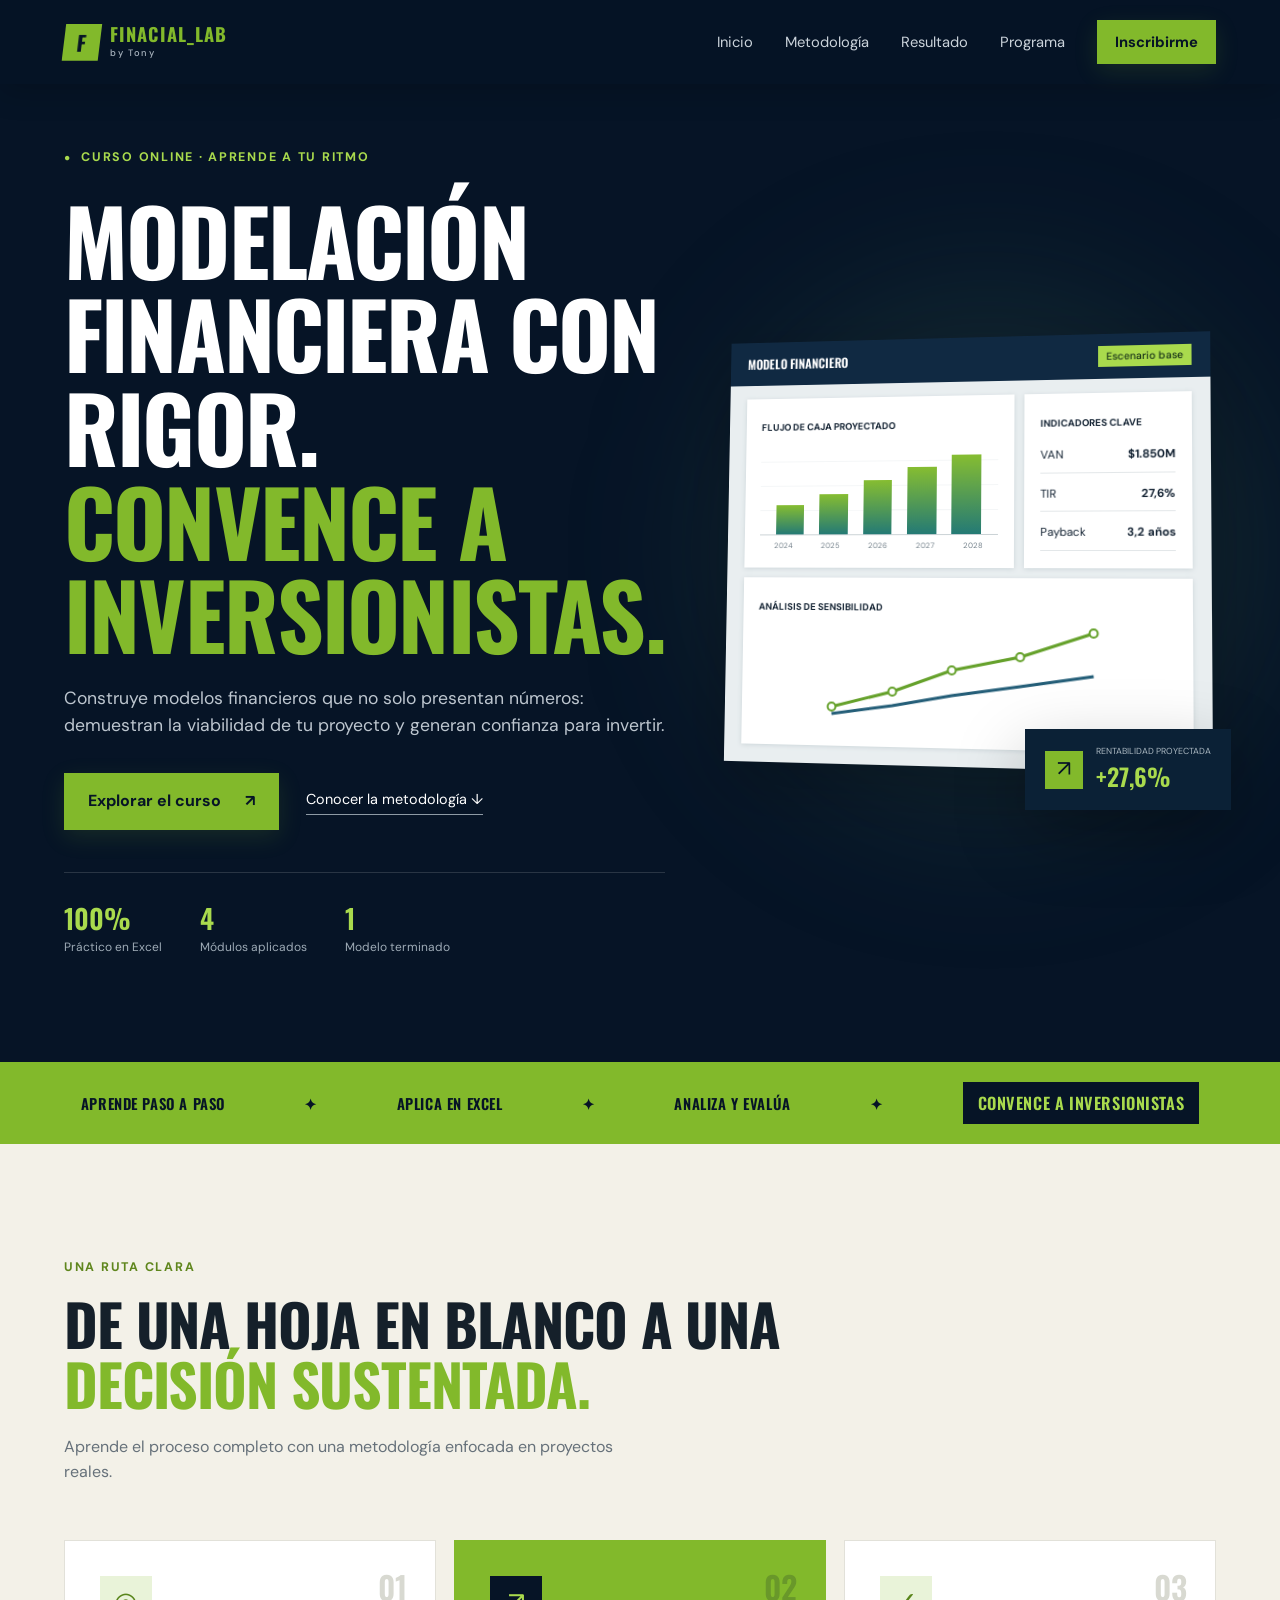
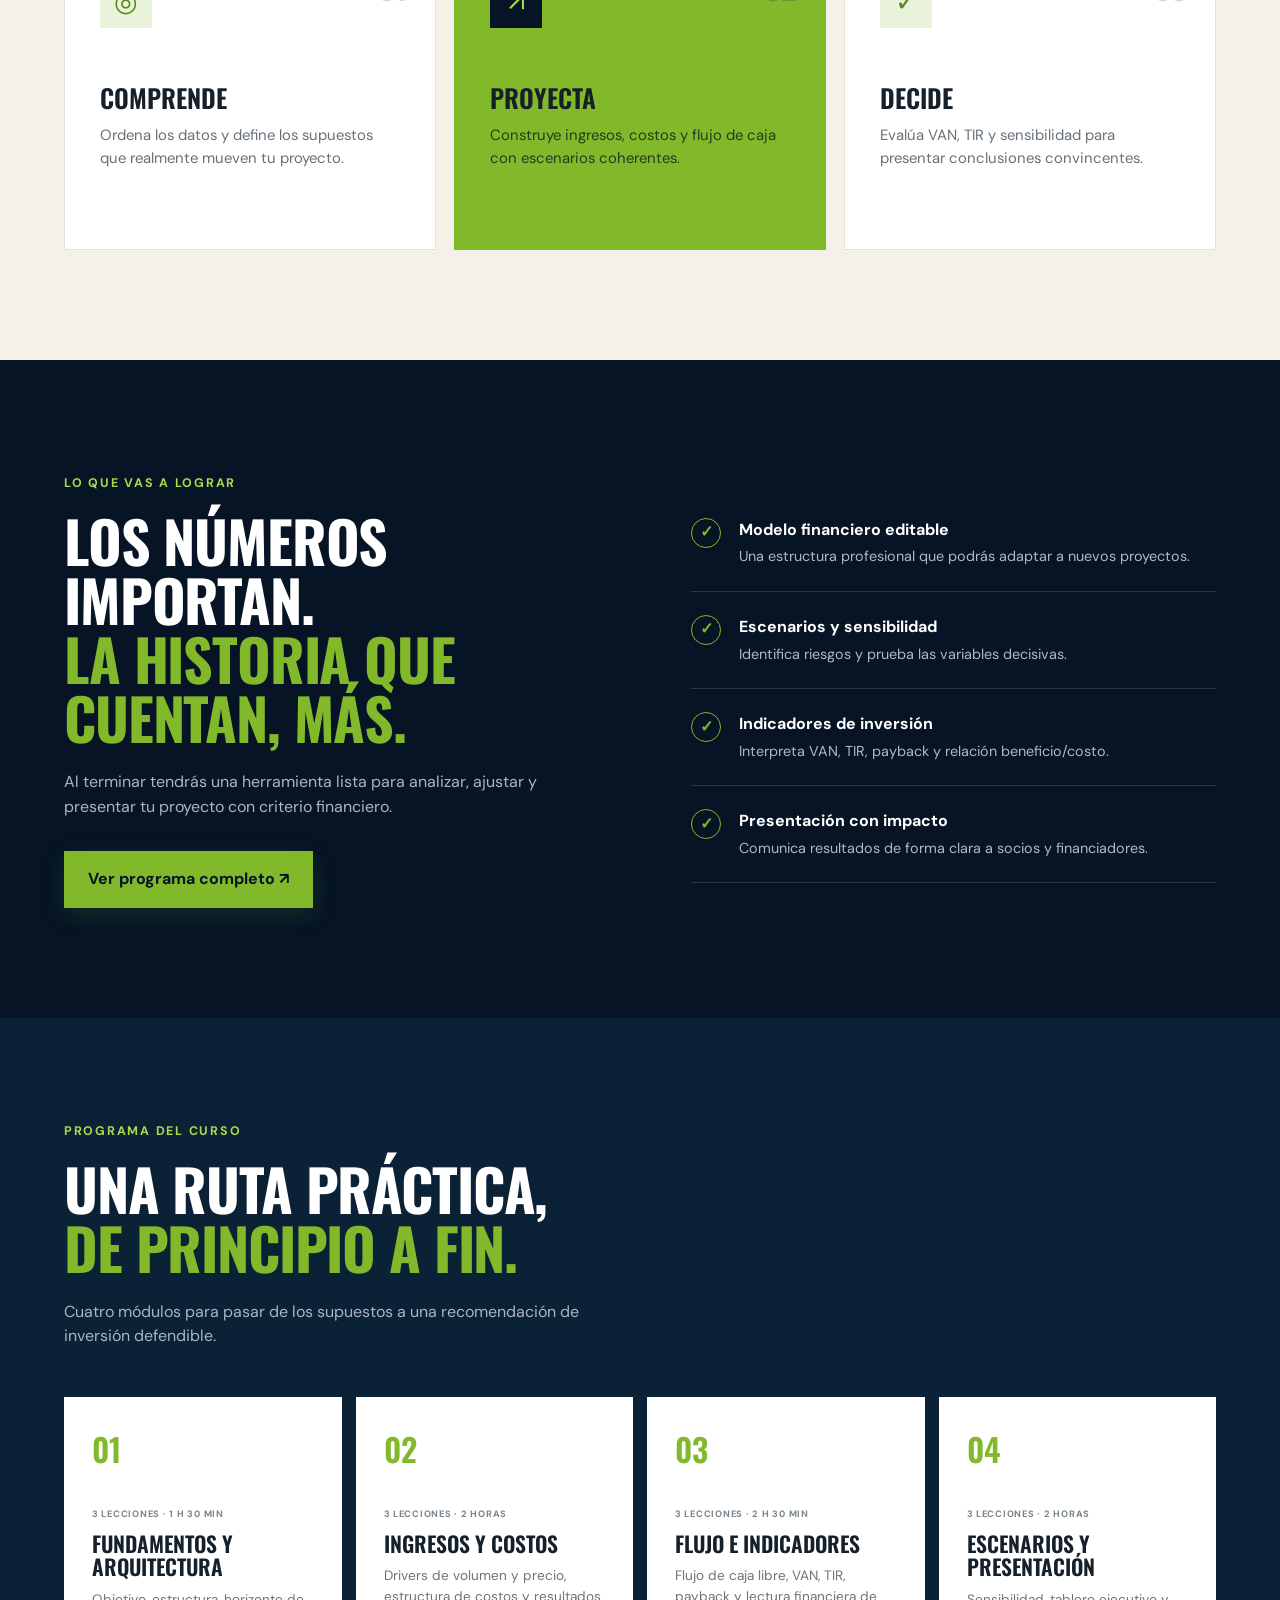
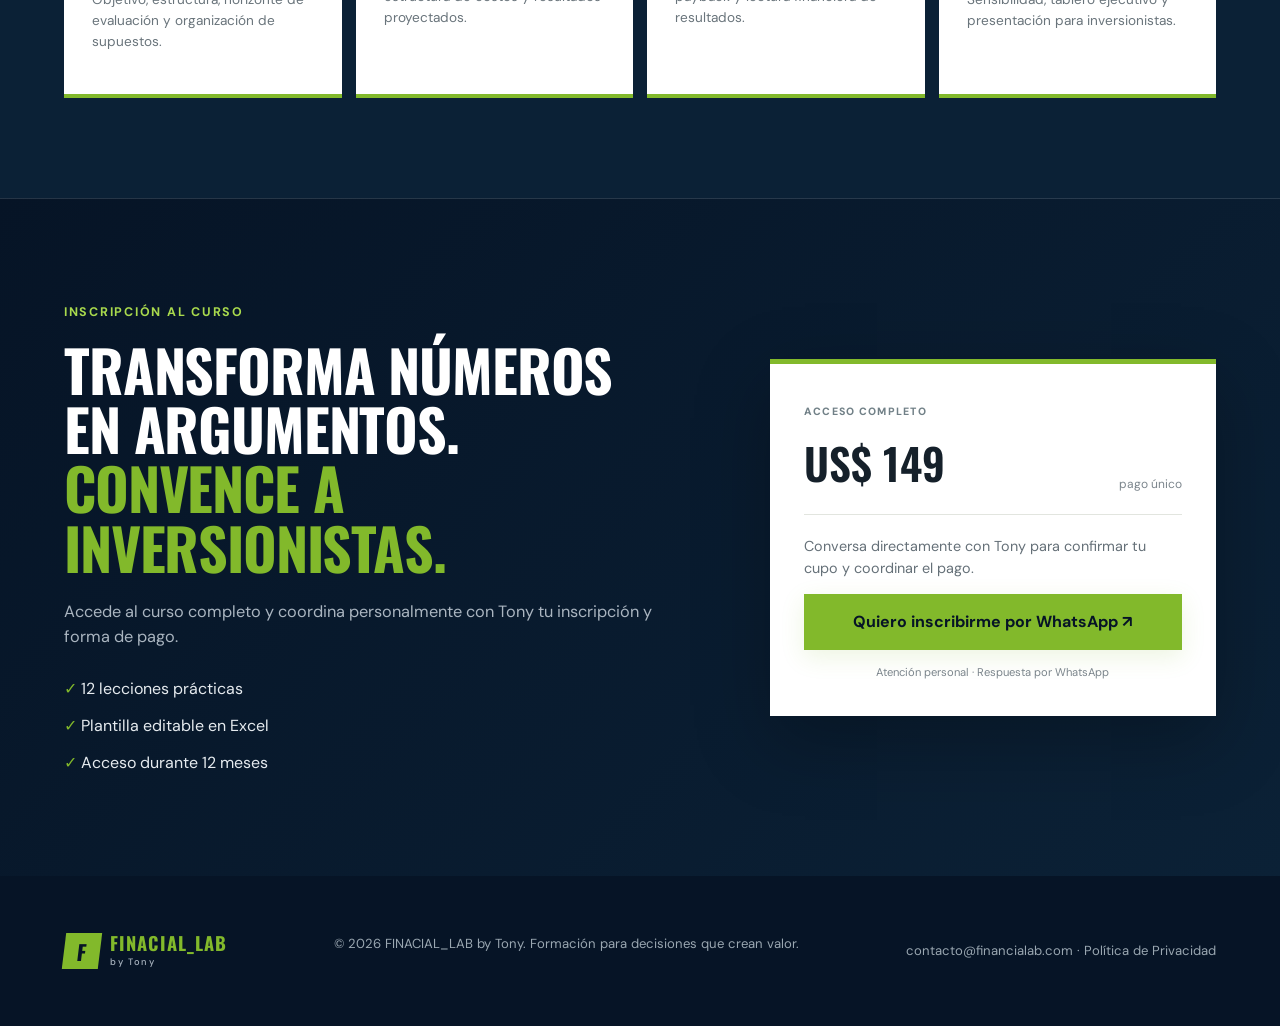
==== commit 53753ae1: "cursos.html" ====
--- a/cursos.html
+++ b/cursos.html
@@ -1,51 +1,141 @@
 <!doctype html>
 <html lang="es">
 <head>
-  <meta charset="UTF-8"><meta name="viewport" content="width=device-width, initial-scale=1.0">
-  <meta name="description" content="Curso online de modelación financiera para decisiones de inversión.">
-  <title>Curso de Modelación Financiera | FINACIAL_LAB by Tony</title>
-  <link rel="preconnect" href="https://fonts.googleapis.com"><link rel="preconnect" href="https://fonts.gstatic.com" crossorigin>
+  <meta charset="UTF-8">
+  <meta name="viewport" content="width=device-width, initial-scale=1.0">
+  <meta name="description" content="Modelación financiera para convertir ideas en decisiones de inversión.">
+  <title>FINACIAL_LAB by Tony | Modelación Financiera</title>
+  <link rel="preconnect" href="https://fonts.googleapis.com">
+  <link rel="preconnect" href="https://fonts.gstatic.com" crossorigin>
   <link href="https://fonts.googleapis.com/css2?family=DM+Sans:wght@400;500;600;700&family=Oswald:wght@500;600;700&display=swap" rel="stylesheet">
   <link rel="stylesheet" href="styles.css">
 </head>
-<body class="course-page" id="inicio">
+<body id="inicio">
   <header class="site-header">
-    <a class="brand" href="index.html"><span class="brand-mark">F</span><span class="brand-copy"><span class="brand-name">FINACIAL_<em>LAB</em></span><small>by Tony</small></span></a>
-    <nav class="nav-links"><a href="index.html">Inicio</a><a href="index.html#metodo">Metodología</a><a href="index.html#resultados">Resultado</a><a href="#programa">Programa</a><a class="button button-small" href="#inscripcion">Inscribirme</a></nav>
+    <a class="brand" href="index.html" aria-label="FINACIAL LAB by Tony, inicio">
+      <span class="brand-mark">F</span><span class="brand-copy"><span class="brand-name">FINACIAL_<em>LAB</em></span><small>by Tony</small></span>
+    </a>
+    <nav class="nav-links">
+      <a href="#inicio">Inicio</a>
+      <a href="#metodo">Metodología</a>
+      <a href="#resultados">Resultado</a>
+      <a href="#programa">Programa</a>
+      <a class="button button-small" href="#inscripcion">Inscribirme</a>
+    </nav>
   </header>
+
   <main>
-    <section class="course-hero">
-      <div class="course-intro reveal">
-        <span class="eyebrow"><span>●</span> Curso online</span>
-        <p class="breadcrumb">CURSOS / FINANZAS / MODELACIÓN FINANCIERA</p>
-        <h1>Modelación financiera<br><em>que convence a inversionistas</em></h1>
-        <p class="hero-lead">Domina la construcción y el análisis de un modelo profesional que demuestra viabilidad, responde preguntas difíciles y genera confianza para invertir.</p>
-        <div class="course-meta"><span>▶ 12 lecciones</span><span>◷ 8 horas</span><span>▣ Nivel intermedio</span></div>
+    <section class="hero">
+      <div class="hero-copy reveal">
+        <span class="eyebrow"><span>●</span> Curso online · Aprende a tu ritmo</span>
+        <h1>Modelación financiera con rigor.<br><em>Convence a inversionistas.</em></h1>
+        <p class="hero-lead">Construye modelos financieros que no solo presentan números: demuestran la viabilidad de tu proyecto y generan confianza para invertir.</p>
+        <div class="hero-actions">
+          <a class="button" href="cursos.html">Explorar el curso <span>↗</span></a>
+          <a class="text-link" href="#metodo">Conocer la metodología ↓</a>
+        </div>
+        <div class="proof-row">
+          <div><strong>100%</strong><span>Práctico en Excel</span></div>
+          <div><strong>4</strong><span>Módulos aplicados</span></div>
+          <div><strong>1</strong><span>Modelo terminado</span></div>
+        </div>
       </div>
-      <aside class="enroll-card reveal" id="inscripcion">
-        <div class="course-cover"><span>MODELO FINANCIERO</span><div class="cover-chart"><i></i><i></i><i></i><i></i><i></i></div><b>De los datos<br>a la decisión.</b></div>
-        <div class="enroll-body"><small>ACCESO COMPLETO</small><div class="price"><strong>US$ 149</strong><span>pago único</span></div><a class="button full" href="https://wa.me/qr/5IDLUU54GZORE1" target="_blank" rel="noopener">Quiero inscribirme ↗</a><p>Acceso inmediato · Estudia a tu ritmo</p></div>
-      </aside>
+
+      <div class="hero-visual reveal">
+        <div class="glow"></div>
+        <div class="dashboard-card">
+          <div class="dash-top"><span>MODELO FINANCIERO</span><span class="status">Escenario base</span></div>
+          <div class="chart-grid">
+            <article class="mini-panel">
+              <small>FLUJO DE CAJA PROYECTADO</small>
+              <div class="bars" aria-label="Gráfico de barras decorativo">
+                <i style="--h:34%"></i><i style="--h:47%"></i><i style="--h:63%"></i><i style="--h:78%"></i><i style="--h:92%"></i>
+              </div>
+              <div class="years"><span>2024</span><span>2025</span><span>2026</span><span>2027</span><span>2028</span></div>
+            </article>
+            <article class="mini-panel metrics">
+              <small>INDICADORES CLAVE</small>
+              <p><span>VAN</span><b>$1.850M</b></p>
+              <p><span>TIR</span><b>27,6%</b></p>
+              <p><span>Payback</span><b>3,2 años</b></p>
+            </article>
+            <article class="mini-panel line-panel">
+              <small>ANÁLISIS DE SENSIBILIDAD</small>
+              <svg viewBox="0 0 280 105" role="img" aria-label="Gráfico de sensibilidad decorativo">
+                <path d="M8 89 L70 73 L130 51 L198 37 L270 13"/><path class="line-two" d="M8 96 L70 87 L130 76 L198 66 L270 55"/>
+                <g><circle cx="8" cy="89" r="4"/><circle cx="70" cy="73" r="4"/><circle cx="130" cy="51" r="4"/><circle cx="198" cy="37" r="4"/><circle cx="270" cy="13" r="4"/></g>
+              </svg>
+            </article>
+          </div>
+        </div>
+        <div class="float-card"><span class="float-icon">↗</span><div><small>RENTABILIDAD PROYECTADA</small><strong>+27,6%</strong></div></div>
+      </div>
     </section>
 
-    <section class="course-body">
-      <div class="course-content">
-        <section class="content-block reveal"><span class="eyebrow dark">El curso</span><h2>Construye un modelo que resista <em>preguntas difíciles.</em></h2><p>No se trata de llenar celdas. Aprenderás a traducir la operación de un negocio en supuestos defendibles, proyecciones conectadas y conclusiones que orienten una inversión.</p></section>
-        <section class="content-block" id="programa"><span class="eyebrow dark">Programa</span><h2>Una ruta práctica, de principio a fin.</h2>
-          <div class="accordion">
-            <article class="module open"><button><span><b>01</b><i>Fundamentos y arquitectura del modelo<small>3 lecciones · 1 h 30 min</small></i></span><strong>+</strong></button><div class="module-content"><p>Objetivo del modelo, estructura, horizonte de evaluación y organización de supuestos.</p><ul><li>El modelo como herramienta de decisión</li><li>Buenas prácticas y estructura en Excel</li><li>Supuestos trazables y consistentes</li></ul></div></article>
-            <article class="module"><button><span><b>02</b><i>Proyección de ingresos y costos<small>3 lecciones · 2 horas</small></i></span><strong>+</strong></button><div class="module-content"><p>Construye los motores de ingresos, costos variables y gastos operativos.</p><ul><li>Drivers de volumen y precio</li><li>Estructura de costos</li><li>Estado de resultados proyectado</li></ul></div></article>
-            <article class="module"><button><span><b>03</b><i>Flujo de caja e indicadores<small>3 lecciones · 2 h 30 min</small></i></span><strong>+</strong></button><div class="module-content"><p>Integra inversión, capital de trabajo, financiación y flujo de caja libre.</p><ul><li>VAN, TIR y payback</li><li>Tasa de descuento</li><li>Lectura de resultados</li></ul></div></article>
-            <article class="module"><button><span><b>04</b><i>Escenarios y presentación<small>3 lecciones · 2 horas</small></i></span><strong>+</strong></button><div class="module-content"><p>Somete el proyecto a pruebas y convierte el análisis en una recomendación clara.</p><ul><li>Sensibilidades y escenarios</li><li>Tablero ejecutivo</li><li>Presentación a inversionistas</li></ul></div></article>
-          </div>
-        </section>
-      </div>
-      <aside class="includes" id="incluye"><span class="eyebrow dark">Tu inscripción incluye</span><h3>Todo para aplicar mientras aprendes.</h3><ul><li><b>↓</b> Plantilla editable en Excel</li><li><b>▷</b> 12 clases en video</li><li><b>✓</b> Ejercicios y caso práctico</li><li><b>◇</b> Certificado de finalización</li><li><b>∞</b> Acceso durante 12 meses</li></ul><div class="teacher"><div class="avatar">T</div><p><small>CREADO POR</small><strong>Tony</strong><span>FINACIAL_LAB · Modelación y evaluación financiera</span></p></div></aside>
+    <section class="ticker" aria-label="Beneficios del curso">
+      <span>APRENDE PASO A PASO</span><i>✦</i><span>APLICA EN EXCEL</span><i>✦</i><span>ANALIZA Y EVALÚA</span><i>✦</i><span class="ticker-focus">CONVENCE A INVERSIONISTAS</span>
     </section>
 
-    <section class="final-cta"><span class="eyebrow dark">Da el siguiente paso</span><h2>Construye confianza.<br><em>Convence a inversionistas.</em></h2><a class="button button-dark" href="#inscripcion">Inscribirme al curso ↗</a></section>
+    <section class="section method" id="metodo">
+      <div class="section-heading reveal">
+        <span class="eyebrow dark">Una ruta clara</span>
+        <h2>De una hoja en blanco a una <em>decisión sustentada.</em></h2>
+        <p>Aprende el proceso completo con una metodología enfocada en proyectos reales.</p>
+      </div>
+      <div class="steps">
+        <article class="step-card reveal"><span>01</span><div class="step-icon">◎</div><h3>Comprende</h3><p>Ordena los datos y define los supuestos que realmente mueven tu proyecto.</p></article>
+        <article class="step-card featured reveal"><span>02</span><div class="step-icon">↗</div><h3>Proyecta</h3><p>Construye ingresos, costos y flujo de caja con escenarios coherentes.</p></article>
+        <article class="step-card reveal"><span>03</span><div class="step-icon">✓</div><h3>Decide</h3><p>Evalúa VAN, TIR y sensibilidad para presentar conclusiones convincentes.</p></article>
+      </div>
+    </section>
+
+    <section class="section outcomes" id="resultados">
+      <div class="outcomes-copy reveal">
+        <span class="eyebrow">Lo que vas a lograr</span>
+        <h2>Los números importan.<br><em>La historia que cuentan, más.</em></h2>
+        <p>Al terminar tendrás una herramienta lista para analizar, ajustar y presentar tu proyecto con criterio financiero.</p>
+        <a class="button" href="cursos.html">Ver programa completo ↗</a>
+      </div>
+      <div class="check-list reveal">
+        <div><b>✓</b><span><strong>Modelo financiero editable</strong>Una estructura profesional que podrás adaptar a nuevos proyectos.</span></div>
+        <div><b>✓</b><span><strong>Escenarios y sensibilidad</strong>Identifica riesgos y prueba las variables decisivas.</span></div>
+        <div><b>✓</b><span><strong>Indicadores de inversión</strong>Interpreta VAN, TIR, payback y relación beneficio/costo.</span></div>
+        <div><b>✓</b><span><strong>Presentación con impacto</strong>Comunica resultados de forma clara a socios y financiadores.</span></div>
+      </div>
+    </section>
+
+    <section class="program-section" id="programa">
+      <div class="section-heading reveal">
+        <span class="eyebrow">Programa del curso</span>
+        <h2>Una ruta práctica,<br><em>de principio a fin.</em></h2>
+        <p>Cuatro módulos para pasar de los supuestos a una recomendación de inversión defendible.</p>
+      </div>
+      <div class="program-grid">
+        <article class="program-card reveal"><b>01</b><small>3 LECCIONES · 1 H 30 MIN</small><h3>Fundamentos y arquitectura</h3><p>Objetivo, estructura, horizonte de evaluación y organización de supuestos.</p></article>
+        <article class="program-card reveal"><b>02</b><small>3 LECCIONES · 2 HORAS</small><h3>Ingresos y costos</h3><p>Drivers de volumen y precio, estructura de costos y resultados proyectados.</p></article>
+        <article class="program-card reveal"><b>03</b><small>3 LECCIONES · 2 H 30 MIN</small><h3>Flujo e indicadores</h3><p>Flujo de caja libre, VAN, TIR, payback y lectura financiera de resultados.</p></article>
+        <article class="program-card reveal"><b>04</b><small>3 LECCIONES · 2 HORAS</small><h3>Escenarios y presentación</h3><p>Sensibilidad, tablero ejecutivo y presentación para inversionistas.</p></article>
+      </div>
+    </section>
+
+    <section class="enrollment-section" id="inscripcion">
+      <div class="enrollment-copy reveal">
+        <span class="eyebrow">Inscripción al curso</span>
+        <h2>Transforma números en argumentos.<br><em>Convence a inversionistas.</em></h2>
+        <p>Accede al curso completo y coordina personalmente con Tony tu inscripción y forma de pago.</p>
+        <div class="enrollment-benefits"><span>✓ 12 lecciones prácticas</span><span>✓ Plantilla editable en Excel</span><span>✓ Acceso durante 12 meses</span></div>
+      </div>
+      <div class="enrollment-card reveal">
+        <small>ACCESO COMPLETO</small>
+        <div class="enrollment-price"><strong>US$ 149</strong><span>pago único</span></div>
+        <p>Conversa directamente con Tony para confirmar tu cupo y coordinar el pago.</p>
+        <a class="button full whatsapp-button" href="https://wa.me/qr/5IDLUU54GZORE1" target="_blank" rel="noopener">Quiero inscribirme por WhatsApp ↗</a>
+        <em>Atención personal · Respuesta por WhatsApp</em>
+      </div>
+    </section>
   </main>
-  <footer><a class="brand" href="index.html"><span class="brand-mark">F</span><span class="brand-copy"><span class="brand-name">FINACIAL_<em>LAB</em></span><small>by Tony</small></span></a><p>© <span id="year"></span> FINACIAL_LAB by Tony.</p><a href="mailto:contacto@financialab.com">contacto@financialab.com</a></footer>
+
+  <footer><a class="brand" href="index.html"><span class="brand-mark">F</span><span class="brand-copy"><span class="brand-name">FINACIAL_<em>LAB</em></span><small>by Tony</small></span></a><p>© <span id="year"></span> FINACIAL_LAB by Tony. Formación para decisiones que crean valor.</p><span><a href="mailto:contacto@financialab.com">contacto@financialab.com</a> · <a href="privacidad.html">Política de Privacidad</a></span></footer>
   <script src="script.js"></script>
 </body>
 </html>
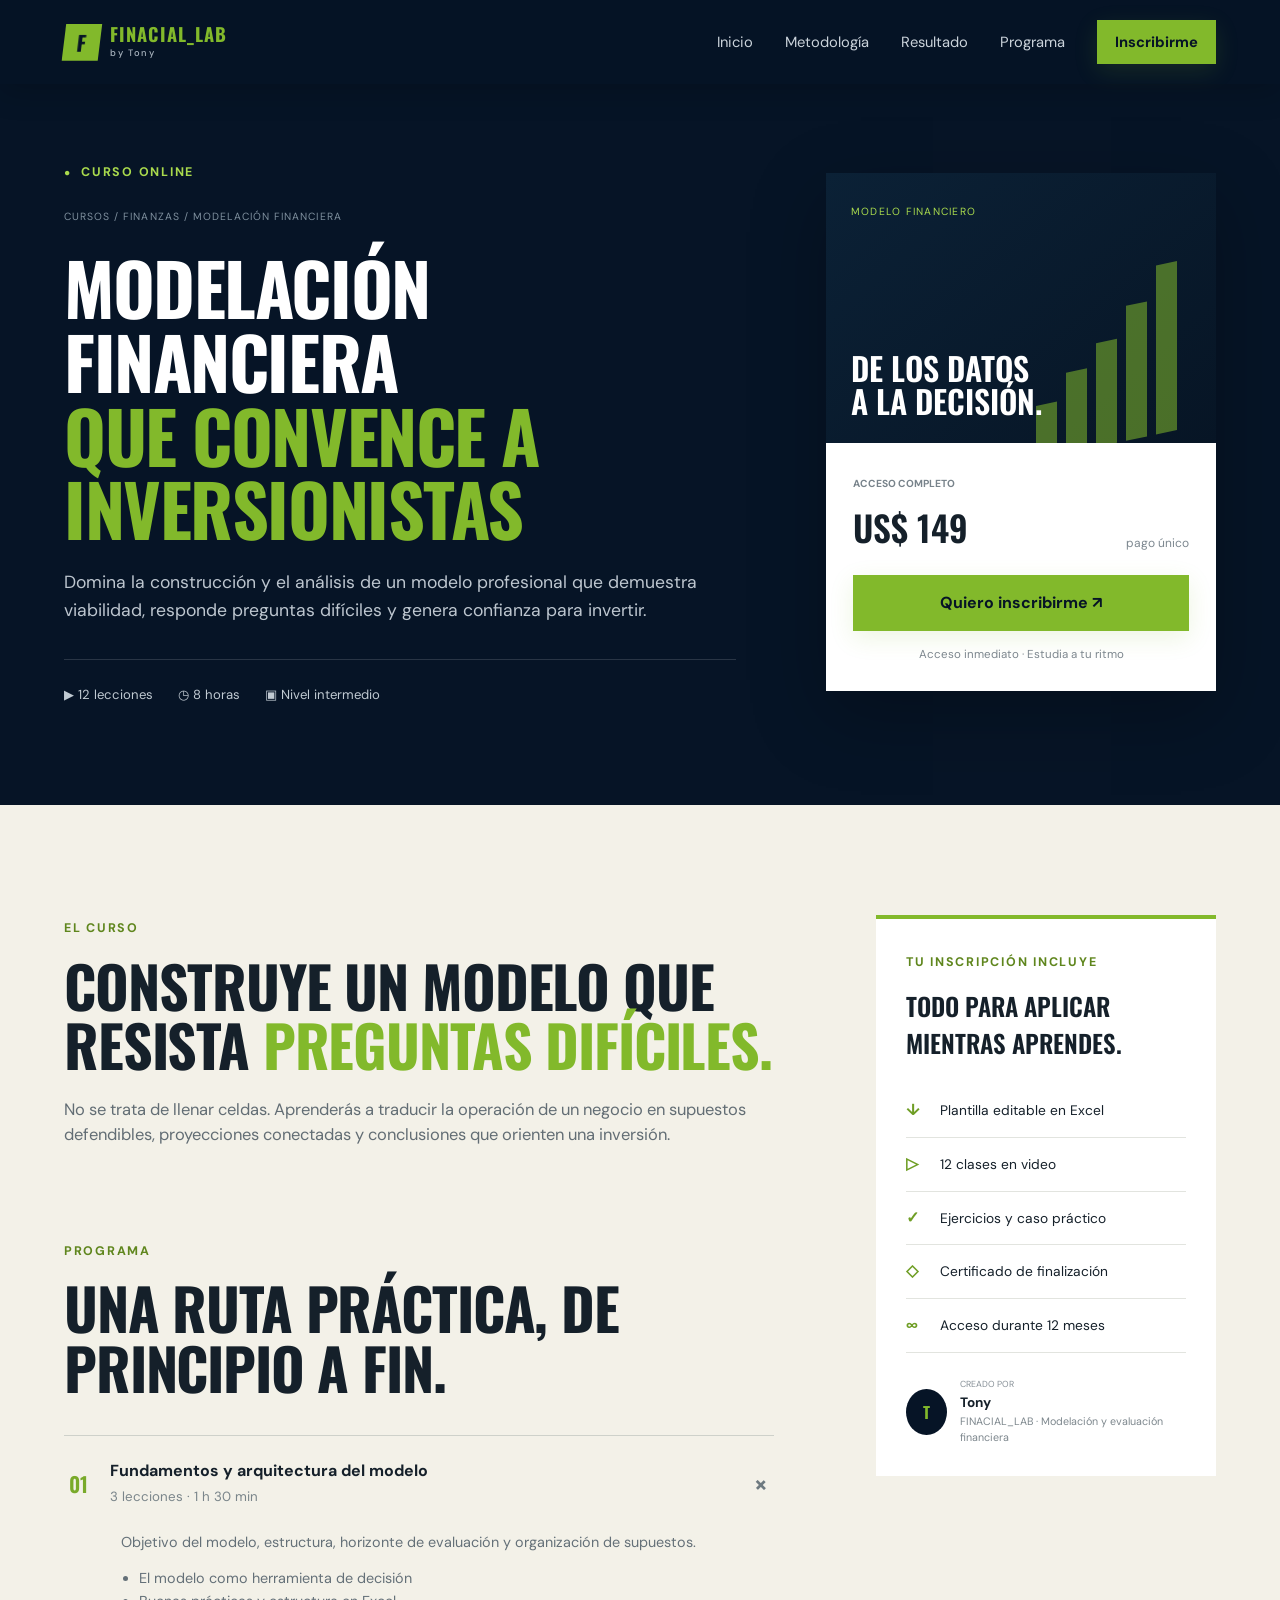
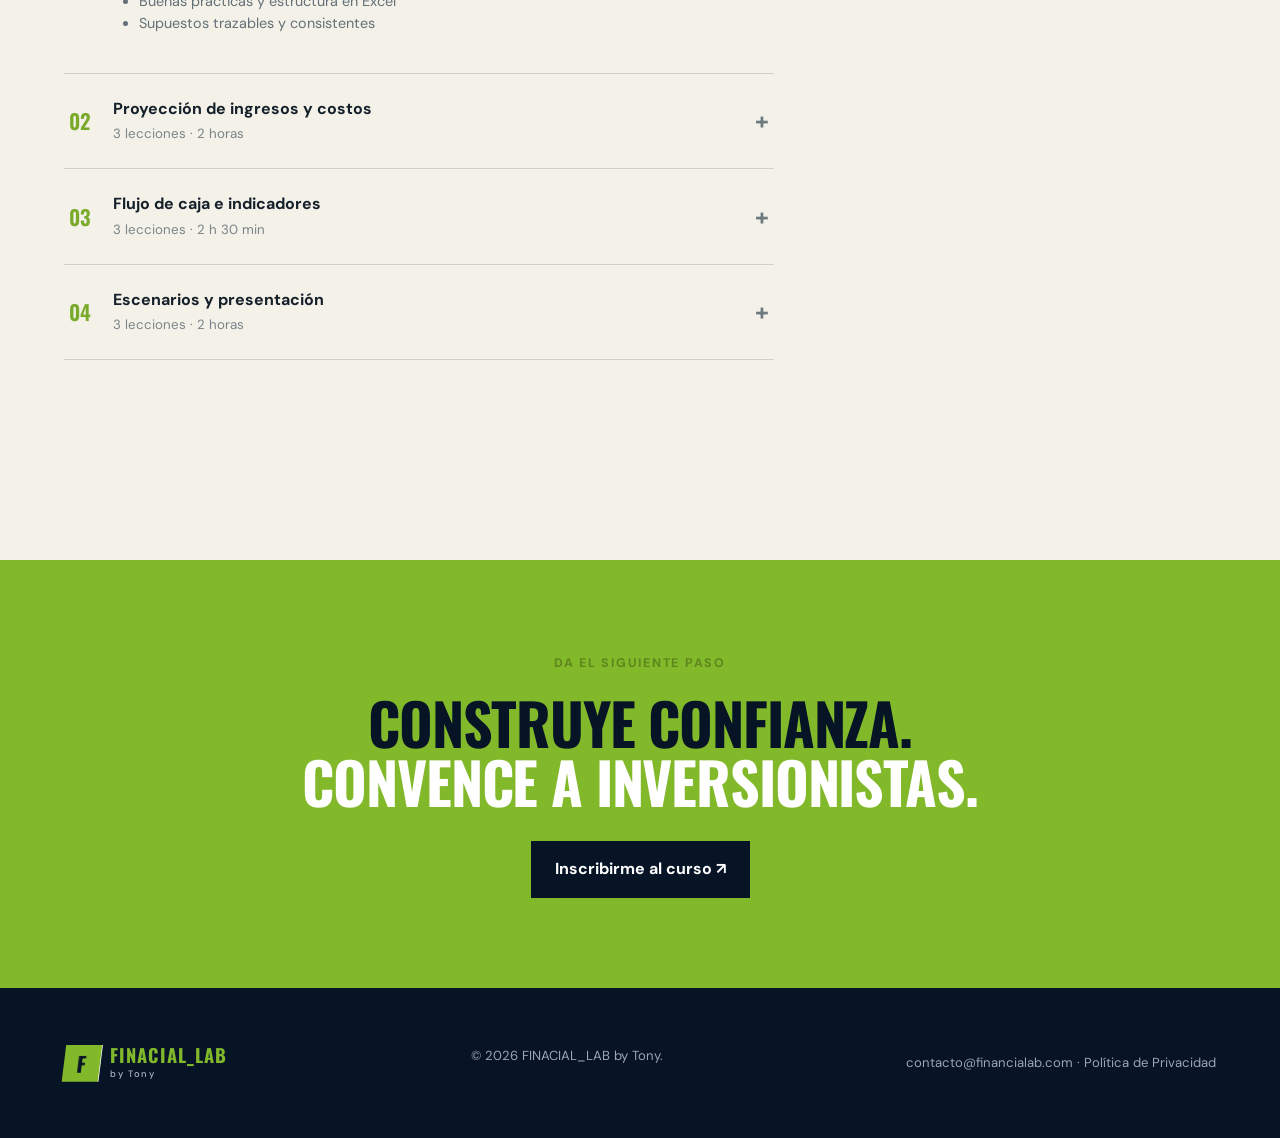
==== commit e3d94fc6: "Add files via upload" ====
--- a/cursos.html
+++ b/cursos.html
@@ -1,141 +1,51 @@
 <!doctype html>
 <html lang="es">
 <head>
-  <meta charset="UTF-8">
-  <meta name="viewport" content="width=device-width, initial-scale=1.0">
-  <meta name="description" content="Modelación financiera para convertir ideas en decisiones de inversión.">
-  <title>FINACIAL_LAB by Tony | Modelación Financiera</title>
-  <link rel="preconnect" href="https://fonts.googleapis.com">
-  <link rel="preconnect" href="https://fonts.gstatic.com" crossorigin>
+  <meta charset="UTF-8"><meta name="viewport" content="width=device-width, initial-scale=1.0">
+  <meta name="description" content="Curso online de modelación financiera para decisiones de inversión.">
+  <title>Curso de Modelación Financiera | FINACIAL_LAB by Tony</title>
+  <link rel="preconnect" href="https://fonts.googleapis.com"><link rel="preconnect" href="https://fonts.gstatic.com" crossorigin>
   <link href="https://fonts.googleapis.com/css2?family=DM+Sans:wght@400;500;600;700&family=Oswald:wght@500;600;700&display=swap" rel="stylesheet">
   <link rel="stylesheet" href="styles.css">
 </head>
-<body id="inicio">
+<body class="course-page" id="inicio">
   <header class="site-header">
-    <a class="brand" href="index.html" aria-label="FINACIAL LAB by Tony, inicio">
-      <span class="brand-mark">F</span><span class="brand-copy"><span class="brand-name">FINACIAL_<em>LAB</em></span><small>by Tony</small></span>
-    </a>
-    <nav class="nav-links">
-      <a href="#inicio">Inicio</a>
-      <a href="#metodo">Metodología</a>
-      <a href="#resultados">Resultado</a>
-      <a href="#programa">Programa</a>
-      <a class="button button-small" href="#inscripcion">Inscribirme</a>
-    </nav>
+    <a class="brand" href="index.html"><span class="brand-mark">F</span><span class="brand-copy"><span class="brand-name">FINACIAL_<em>LAB</em></span><small>by Tony</small></span></a>
+    <nav class="nav-links"><a href="index.html">Inicio</a><a href="index.html#metodo">Metodología</a><a href="index.html#resultados">Resultado</a><a href="#programa">Programa</a><a class="button button-small" href="#inscripcion">Inscribirme</a></nav>
   </header>
-
   <main>
-    <section class="hero">
-      <div class="hero-copy reveal">
-        <span class="eyebrow"><span>●</span> Curso online · Aprende a tu ritmo</span>
-        <h1>Modelación financiera con rigor.<br><em>Convence a inversionistas.</em></h1>
-        <p class="hero-lead">Construye modelos financieros que no solo presentan números: demuestran la viabilidad de tu proyecto y generan confianza para invertir.</p>
-        <div class="hero-actions">
-          <a class="button" href="cursos.html">Explorar el curso <span>↗</span></a>
-          <a class="text-link" href="#metodo">Conocer la metodología ↓</a>
-        </div>
-        <div class="proof-row">
-          <div><strong>100%</strong><span>Práctico en Excel</span></div>
-          <div><strong>4</strong><span>Módulos aplicados</span></div>
-          <div><strong>1</strong><span>Modelo terminado</span></div>
-        </div>
+    <section class="course-hero">
+      <div class="course-intro reveal">
+        <span class="eyebrow"><span>●</span> Curso online</span>
+        <p class="breadcrumb">CURSOS / FINANZAS / MODELACIÓN FINANCIERA</p>
+        <h1>Modelación financiera<br><em>que convence a inversionistas</em></h1>
+        <p class="hero-lead">Domina la construcción y el análisis de un modelo profesional que demuestra viabilidad, responde preguntas difíciles y genera confianza para invertir.</p>
+        <div class="course-meta"><span>▶ 12 lecciones</span><span>◷ 8 horas</span><span>▣ Nivel intermedio</span></div>
       </div>
-
-      <div class="hero-visual reveal">
-        <div class="glow"></div>
-        <div class="dashboard-card">
-          <div class="dash-top"><span>MODELO FINANCIERO</span><span class="status">Escenario base</span></div>
-          <div class="chart-grid">
-            <article class="mini-panel">
-              <small>FLUJO DE CAJA PROYECTADO</small>
-              <div class="bars" aria-label="Gráfico de barras decorativo">
-                <i style="--h:34%"></i><i style="--h:47%"></i><i style="--h:63%"></i><i style="--h:78%"></i><i style="--h:92%"></i>
-              </div>
-              <div class="years"><span>2024</span><span>2025</span><span>2026</span><span>2027</span><span>2028</span></div>
-            </article>
-            <article class="mini-panel metrics">
-              <small>INDICADORES CLAVE</small>
-              <p><span>VAN</span><b>$1.850M</b></p>
-              <p><span>TIR</span><b>27,6%</b></p>
-              <p><span>Payback</span><b>3,2 años</b></p>
-            </article>
-            <article class="mini-panel line-panel">
-              <small>ANÁLISIS DE SENSIBILIDAD</small>
-              <svg viewBox="0 0 280 105" role="img" aria-label="Gráfico de sensibilidad decorativo">
-                <path d="M8 89 L70 73 L130 51 L198 37 L270 13"/><path class="line-two" d="M8 96 L70 87 L130 76 L198 66 L270 55"/>
-                <g><circle cx="8" cy="89" r="4"/><circle cx="70" cy="73" r="4"/><circle cx="130" cy="51" r="4"/><circle cx="198" cy="37" r="4"/><circle cx="270" cy="13" r="4"/></g>
-              </svg>
-            </article>
-          </div>
-        </div>
-        <div class="float-card"><span class="float-icon">↗</span><div><small>RENTABILIDAD PROYECTADA</small><strong>+27,6%</strong></div></div>
-      </div>
+      <aside class="enroll-card reveal" id="inscripcion">
+        <div class="course-cover"><span>MODELO FINANCIERO</span><div class="cover-chart"><i></i><i></i><i></i><i></i><i></i></div><b>De los datos<br>a la decisión.</b></div>
+        <div class="enroll-body"><small>ACCESO COMPLETO</small><div class="price"><strong>US$ 149</strong><span>pago único</span></div><a class="button full" href="https://wa.me/qr/5IDLUU54GZORE1" target="_blank" rel="noopener">Quiero inscribirme ↗</a><p>Acceso inmediato · Estudia a tu ritmo</p></div>
+      </aside>
     </section>
 
-    <section class="ticker" aria-label="Beneficios del curso">
-      <span>APRENDE PASO A PASO</span><i>✦</i><span>APLICA EN EXCEL</span><i>✦</i><span>ANALIZA Y EVALÚA</span><i>✦</i><span class="ticker-focus">CONVENCE A INVERSIONISTAS</span>
+    <section class="course-body">
+      <div class="course-content">
+        <section class="content-block reveal"><span class="eyebrow dark">El curso</span><h2>Construye un modelo que resista <em>preguntas difíciles.</em></h2><p>No se trata de llenar celdas. Aprenderás a traducir la operación de un negocio en supuestos defendibles, proyecciones conectadas y conclusiones que orienten una inversión.</p></section>
+        <section class="content-block" id="programa"><span class="eyebrow dark">Programa</span><h2>Una ruta práctica, de principio a fin.</h2>
+          <div class="accordion">
+            <article class="module open"><button><span><b>01</b><i>Fundamentos y arquitectura del modelo<small>3 lecciones · 1 h 30 min</small></i></span><strong>+</strong></button><div class="module-content"><p>Objetivo del modelo, estructura, horizonte de evaluación y organización de supuestos.</p><ul><li>El modelo como herramienta de decisión</li><li>Buenas prácticas y estructura en Excel</li><li>Supuestos trazables y consistentes</li></ul></div></article>
+            <article class="module"><button><span><b>02</b><i>Proyección de ingresos y costos<small>3 lecciones · 2 horas</small></i></span><strong>+</strong></button><div class="module-content"><p>Construye los motores de ingresos, costos variables y gastos operativos.</p><ul><li>Drivers de volumen y precio</li><li>Estructura de costos</li><li>Estado de resultados proyectado</li></ul></div></article>
+            <article class="module"><button><span><b>03</b><i>Flujo de caja e indicadores<small>3 lecciones · 2 h 30 min</small></i></span><strong>+</strong></button><div class="module-content"><p>Integra inversión, capital de trabajo, financiación y flujo de caja libre.</p><ul><li>VAN, TIR y payback</li><li>Tasa de descuento</li><li>Lectura de resultados</li></ul></div></article>
+            <article class="module"><button><span><b>04</b><i>Escenarios y presentación<small>3 lecciones · 2 horas</small></i></span><strong>+</strong></button><div class="module-content"><p>Somete el proyecto a pruebas y convierte el análisis en una recomendación clara.</p><ul><li>Sensibilidades y escenarios</li><li>Tablero ejecutivo</li><li>Presentación a inversionistas</li></ul></div></article>
+          </div>
+        </section>
+      </div>
+      <aside class="includes" id="incluye"><span class="eyebrow dark">Tu inscripción incluye</span><h3>Todo para aplicar mientras aprendes.</h3><ul><li><b>↓</b> Plantilla editable en Excel</li><li><b>▷</b> 12 clases en video</li><li><b>✓</b> Ejercicios y caso práctico</li><li><b>◇</b> Certificado de finalización</li><li><b>∞</b> Acceso durante 12 meses</li></ul><div class="teacher"><div class="avatar">T</div><p><small>CREADO POR</small><strong>Tony</strong><span>FINACIAL_LAB · Modelación y evaluación financiera</span></p></div></aside>
     </section>
 
-    <section class="section method" id="metodo">
-      <div class="section-heading reveal">
-        <span class="eyebrow dark">Una ruta clara</span>
-        <h2>De una hoja en blanco a una <em>decisión sustentada.</em></h2>
-        <p>Aprende el proceso completo con una metodología enfocada en proyectos reales.</p>
-      </div>
-      <div class="steps">
-        <article class="step-card reveal"><span>01</span><div class="step-icon">◎</div><h3>Comprende</h3><p>Ordena los datos y define los supuestos que realmente mueven tu proyecto.</p></article>
-        <article class="step-card featured reveal"><span>02</span><div class="step-icon">↗</div><h3>Proyecta</h3><p>Construye ingresos, costos y flujo de caja con escenarios coherentes.</p></article>
-        <article class="step-card reveal"><span>03</span><div class="step-icon">✓</div><h3>Decide</h3><p>Evalúa VAN, TIR y sensibilidad para presentar conclusiones convincentes.</p></article>
-      </div>
-    </section>
-
-    <section class="section outcomes" id="resultados">
-      <div class="outcomes-copy reveal">
-        <span class="eyebrow">Lo que vas a lograr</span>
-        <h2>Los números importan.<br><em>La historia que cuentan, más.</em></h2>
-        <p>Al terminar tendrás una herramienta lista para analizar, ajustar y presentar tu proyecto con criterio financiero.</p>
-        <a class="button" href="cursos.html">Ver programa completo ↗</a>
-      </div>
-      <div class="check-list reveal">
-        <div><b>✓</b><span><strong>Modelo financiero editable</strong>Una estructura profesional que podrás adaptar a nuevos proyectos.</span></div>
-        <div><b>✓</b><span><strong>Escenarios y sensibilidad</strong>Identifica riesgos y prueba las variables decisivas.</span></div>
-        <div><b>✓</b><span><strong>Indicadores de inversión</strong>Interpreta VAN, TIR, payback y relación beneficio/costo.</span></div>
-        <div><b>✓</b><span><strong>Presentación con impacto</strong>Comunica resultados de forma clara a socios y financiadores.</span></div>
-      </div>
-    </section>
-
-    <section class="program-section" id="programa">
-      <div class="section-heading reveal">
-        <span class="eyebrow">Programa del curso</span>
-        <h2>Una ruta práctica,<br><em>de principio a fin.</em></h2>
-        <p>Cuatro módulos para pasar de los supuestos a una recomendación de inversión defendible.</p>
-      </div>
-      <div class="program-grid">
-        <article class="program-card reveal"><b>01</b><small>3 LECCIONES · 1 H 30 MIN</small><h3>Fundamentos y arquitectura</h3><p>Objetivo, estructura, horizonte de evaluación y organización de supuestos.</p></article>
-        <article class="program-card reveal"><b>02</b><small>3 LECCIONES · 2 HORAS</small><h3>Ingresos y costos</h3><p>Drivers de volumen y precio, estructura de costos y resultados proyectados.</p></article>
-        <article class="program-card reveal"><b>03</b><small>3 LECCIONES · 2 H 30 MIN</small><h3>Flujo e indicadores</h3><p>Flujo de caja libre, VAN, TIR, payback y lectura financiera de resultados.</p></article>
-        <article class="program-card reveal"><b>04</b><small>3 LECCIONES · 2 HORAS</small><h3>Escenarios y presentación</h3><p>Sensibilidad, tablero ejecutivo y presentación para inversionistas.</p></article>
-      </div>
-    </section>
-
-    <section class="enrollment-section" id="inscripcion">
-      <div class="enrollment-copy reveal">
-        <span class="eyebrow">Inscripción al curso</span>
-        <h2>Transforma números en argumentos.<br><em>Convence a inversionistas.</em></h2>
-        <p>Accede al curso completo y coordina personalmente con Tony tu inscripción y forma de pago.</p>
-        <div class="enrollment-benefits"><span>✓ 12 lecciones prácticas</span><span>✓ Plantilla editable en Excel</span><span>✓ Acceso durante 12 meses</span></div>
-      </div>
-      <div class="enrollment-card reveal">
-        <small>ACCESO COMPLETO</small>
-        <div class="enrollment-price"><strong>US$ 149</strong><span>pago único</span></div>
-        <p>Conversa directamente con Tony para confirmar tu cupo y coordinar el pago.</p>
-        <a class="button full whatsapp-button" href="https://wa.me/qr/5IDLUU54GZORE1" target="_blank" rel="noopener">Quiero inscribirme por WhatsApp ↗</a>
-        <em>Atención personal · Respuesta por WhatsApp</em>
-      </div>
-    </section>
+    <section class="final-cta"><span class="eyebrow dark">Da el siguiente paso</span><h2>Construye confianza.<br><em>Convence a inversionistas.</em></h2><a class="button button-dark" href="#inscripcion">Inscribirme al curso ↗</a></section>
   </main>
-
-  <footer><a class="brand" href="index.html"><span class="brand-mark">F</span><span class="brand-copy"><span class="brand-name">FINACIAL_<em>LAB</em></span><small>by Tony</small></span></a><p>© <span id="year"></span> FINACIAL_LAB by Tony. Formación para decisiones que crean valor.</p><span><a href="mailto:contacto@financialab.com">contacto@financialab.com</a> · <a href="privacidad.html">Política de Privacidad</a></span></footer>
+  <footer><a class="brand" href="index.html"><span class="brand-mark">F</span><span class="brand-copy"><span class="brand-name">FINACIAL_<em>LAB</em></span><small>by Tony</small></span></a><p>© <span id="year"></span> FINACIAL_LAB by Tony.</p><span><a href="mailto:contacto@financialab.com">contacto@financialab.com</a> · <a href="privacidad.html">Política de Privacidad</a></span></footer>
   <script src="script.js"></script>
 </body>
 </html>
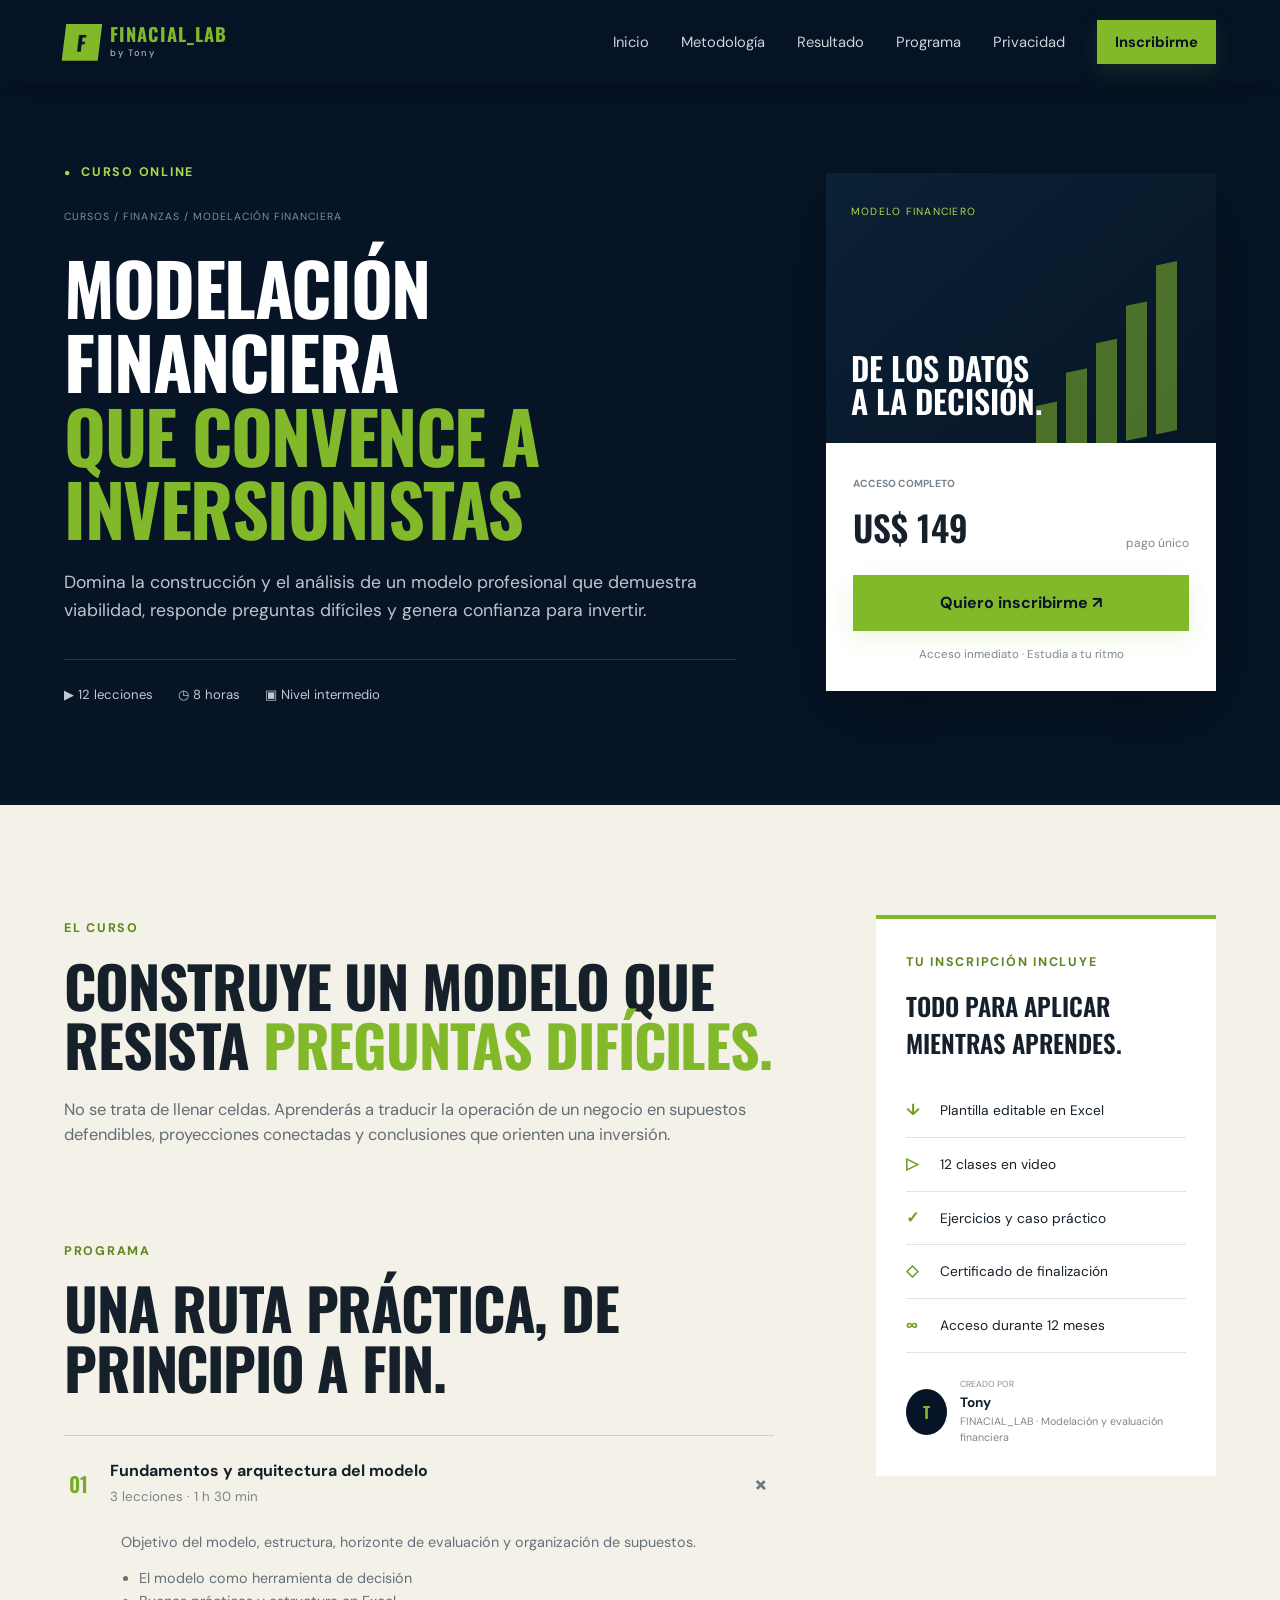
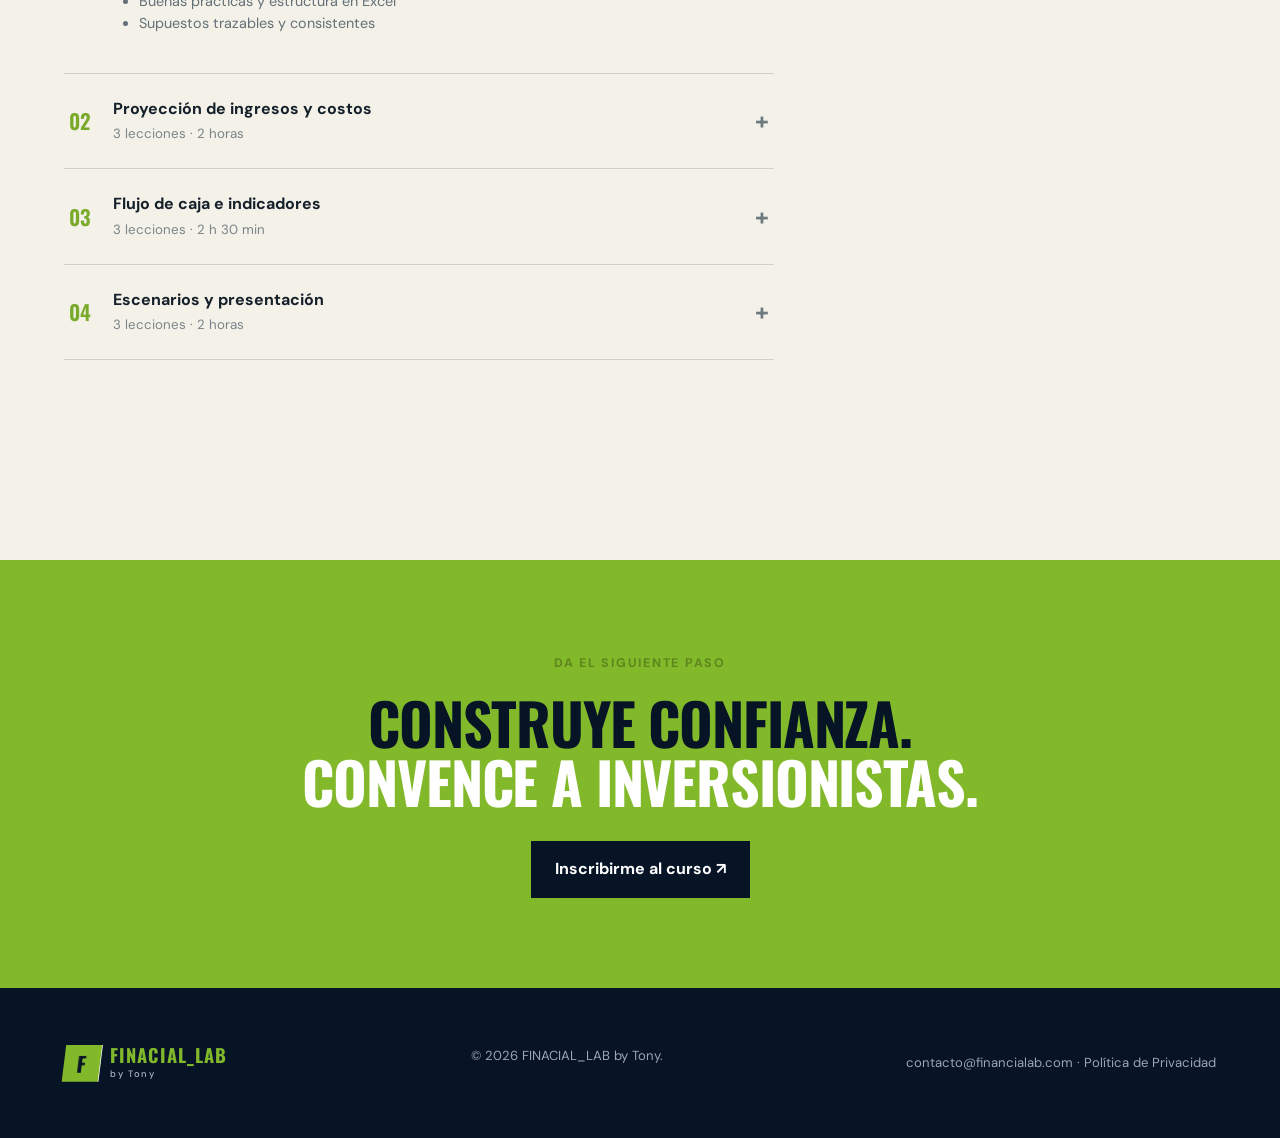
==== commit 7d7ea745: "Add files via upload" ====
--- a/cursos.html
+++ b/cursos.html
@@ -11,7 +11,7 @@
 <body class="course-page" id="inicio">
   <header class="site-header">
     <a class="brand" href="index.html"><span class="brand-mark">F</span><span class="brand-copy"><span class="brand-name">FINACIAL_<em>LAB</em></span><small>by Tony</small></span></a>
-    <nav class="nav-links"><a href="index.html">Inicio</a><a href="index.html#metodo">Metodología</a><a href="index.html#resultados">Resultado</a><a href="#programa">Programa</a><a class="button button-small" href="#inscripcion">Inscribirme</a></nav>
+    <nav class="nav-links"><a href="index.html">Inicio</a><a href="index.html#metodo">Metodología</a><a href="index.html#resultados">Resultado</a><a href="#programa">Programa</a><a href="privacidad.html">Privacidad</a><a class="button button-small" href="#inscripcion">Inscribirme</a></nav>
   </header>
   <main>
     <section class="course-hero">
